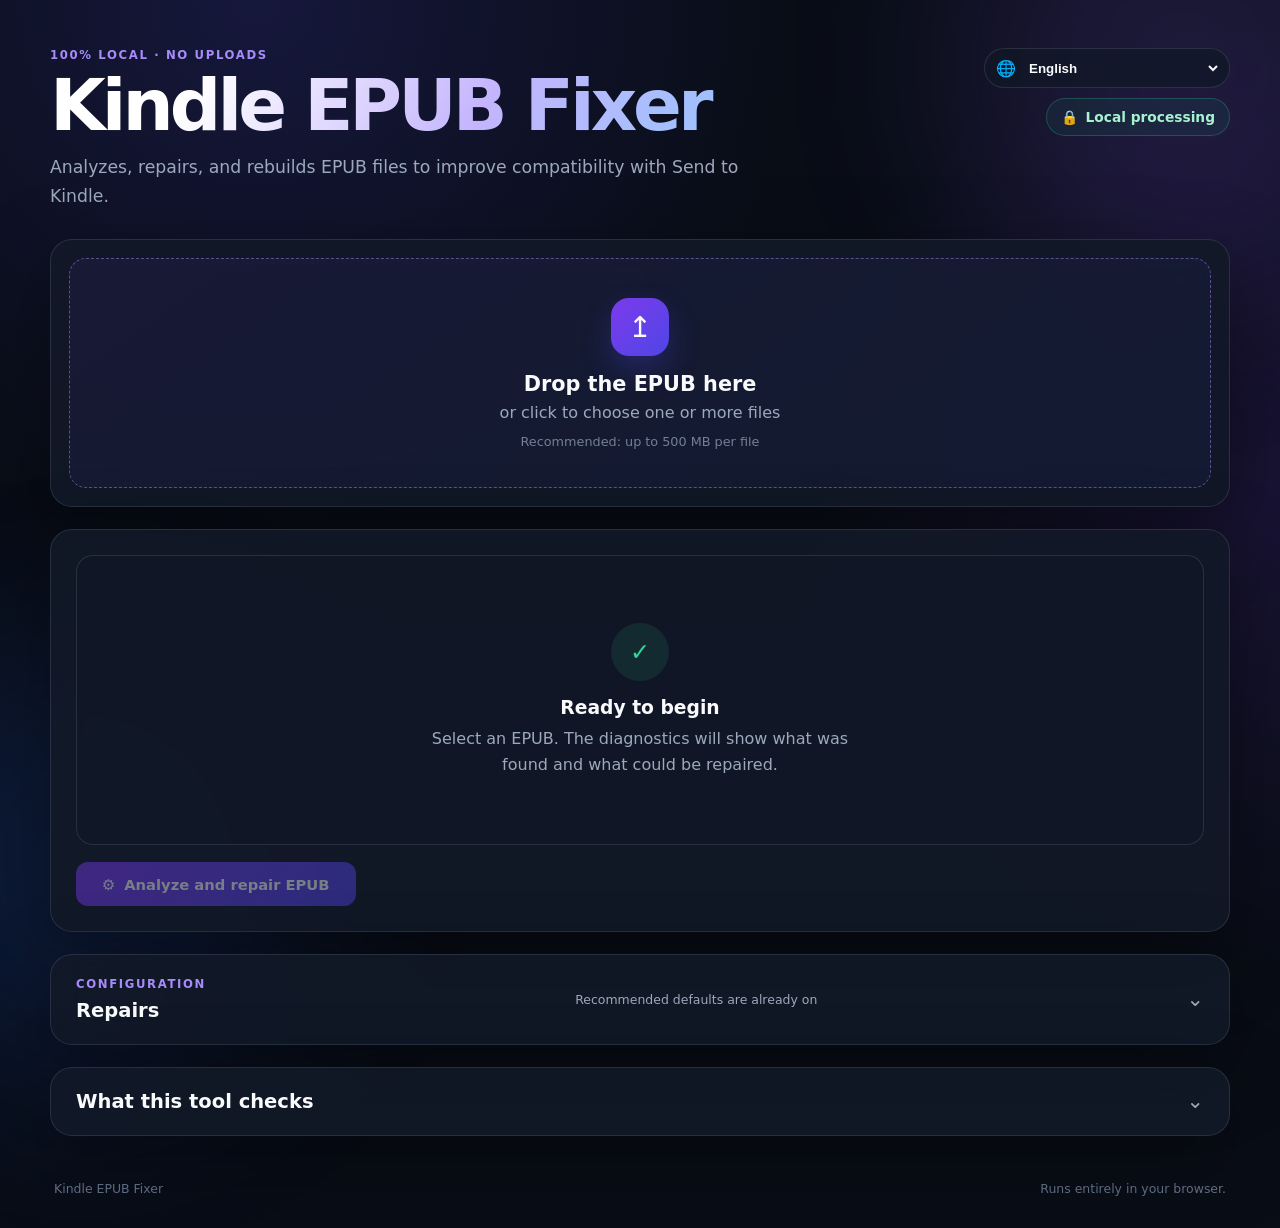
==== index.html @ 2c15fe4a "Add opt-in chapter rebuild for the table of contents - New 'Reconstruir capitulos no sumario' option" ====
<!doctype html>
<html lang="pt-BR">
<head>
  <meta charset="utf-8">
  <meta name="viewport" content="width=device-width, initial-scale=1">
  <meta name="color-scheme" content="dark light">
  <meta name="theme-color" content="#111827">
  <title>Kindle EPUB Fixer</title>
  <meta name="description" content="Corrija arquivos EPUB para o Kindle direto no navegador: analisa, corrige e reconstrói o pacote para aumentar a compatibilidade com o Send to Kindle. 100% local, sem upload.">
  <link rel="canonical" href="https://kindle-epub-fixer.web.app/">

  <!-- hreflang: uma URL por idioma (?lang=xx) + x-default para deteccao automatica pelo navegador -->
  <link rel="alternate" hreflang="x-default" href="https://kindle-epub-fixer.web.app/">
  <link rel="alternate" hreflang="en" href="https://kindle-epub-fixer.web.app/?lang=en">
  <link rel="alternate" hreflang="zh-CN" href="https://kindle-epub-fixer.web.app/?lang=zh">
  <link rel="alternate" hreflang="hi" href="https://kindle-epub-fixer.web.app/?lang=hi">
  <link rel="alternate" hreflang="es" href="https://kindle-epub-fixer.web.app/?lang=es">
  <link rel="alternate" hreflang="fr" href="https://kindle-epub-fixer.web.app/?lang=fr">
  <link rel="alternate" hreflang="ar" href="https://kindle-epub-fixer.web.app/?lang=ar">
  <link rel="alternate" hreflang="bn" href="https://kindle-epub-fixer.web.app/?lang=bn">
  <link rel="alternate" hreflang="pt-BR" href="https://kindle-epub-fixer.web.app/?lang=pt">
  <link rel="alternate" hreflang="ru" href="https://kindle-epub-fixer.web.app/?lang=ru">
  <link rel="alternate" hreflang="ur" href="https://kindle-epub-fixer.web.app/?lang=ur">
  <link rel="alternate" hreflang="id" href="https://kindle-epub-fixer.web.app/?lang=id">
  <link rel="alternate" hreflang="de" href="https://kindle-epub-fixer.web.app/?lang=de">
  <link rel="alternate" hreflang="nl" href="https://kindle-epub-fixer.web.app/?lang=nl">
  <link rel="alternate" hreflang="ja" href="https://kindle-epub-fixer.web.app/?lang=ja">
  <link rel="alternate" hreflang="tr" href="https://kindle-epub-fixer.web.app/?lang=tr">
  <link rel="alternate" hreflang="ko" href="https://kindle-epub-fixer.web.app/?lang=ko">
  <link rel="alternate" hreflang="vi" href="https://kindle-epub-fixer.web.app/?lang=vi">
  <link rel="alternate" hreflang="it" href="https://kindle-epub-fixer.web.app/?lang=it">
  <link rel="alternate" hreflang="mr" href="https://kindle-epub-fixer.web.app/?lang=mr">
  <link rel="alternate" hreflang="te" href="https://kindle-epub-fixer.web.app/?lang=te">
  <link rel="alternate" hreflang="ta" href="https://kindle-epub-fixer.web.app/?lang=ta">

  <meta property="og:type" content="website">
  <meta property="og:site_name" content="Kindle EPUB Fixer">
  <meta property="og:title" content="Kindle EPUB Fixer">
  <meta property="og:description" content="Corrija arquivos EPUB para o Kindle direto no navegador: analisa, corrige e reconstrói o pacote para aumentar a compatibilidade com o Send to Kindle. 100% local, sem upload.">
  <meta property="og:url" content="https://kindle-epub-fixer.web.app/">
  <meta property="og:locale" content="pt_BR">
  <meta property="og:locale:alternate" content="en_US">
  <meta property="og:locale:alternate" content="zh_CN">
  <meta property="og:locale:alternate" content="hi_IN">
  <meta property="og:locale:alternate" content="es_ES">
  <meta property="og:locale:alternate" content="fr_FR">
  <meta property="og:locale:alternate" content="ar_AR">
  <meta property="og:locale:alternate" content="bn_BD">
  <meta property="og:locale:alternate" content="ru_RU">
  <meta property="og:locale:alternate" content="ur_PK">
  <meta property="og:locale:alternate" content="id_ID">
  <meta property="og:locale:alternate" content="de_DE">
  <meta property="og:locale:alternate" content="nl_NL">
  <meta property="og:locale:alternate" content="ja_JP">
  <meta property="og:locale:alternate" content="tr_TR">
  <meta property="og:locale:alternate" content="ko_KR">
  <meta property="og:locale:alternate" content="vi_VN">
  <meta property="og:locale:alternate" content="it_IT">
  <meta property="og:locale:alternate" content="mr_IN">
  <meta property="og:locale:alternate" content="te_IN">
  <meta property="og:locale:alternate" content="ta_IN">
  <meta name="twitter:card" content="summary">
  <meta name="twitter:title" content="Kindle EPUB Fixer">
  <meta name="twitter:description" content="Corrija arquivos EPUB para o Kindle direto no navegador: analisa, corrige e reconstrói o pacote para aumentar a compatibilidade com o Send to Kindle. 100% local, sem upload.">

  <link rel="icon" type="image/svg+xml" href="data:image/svg+xml,%3Csvg xmlns='http://www.w3.org/2000/svg' viewBox='0 0 64 64'%3E%3Cdefs%3E%3ClinearGradient id='g' x1='0' y1='0' x2='1' y2='1'%3E%3Cstop offset='0' stop-color='%237c3aed'/%3E%3Cstop offset='1' stop-color='%234f46e5'/%3E%3C/linearGradient%3E%3C/defs%3E%3Crect width='64' height='64' rx='14' fill='url(%23g)'/%3E%3Cpath d='M14 20c0-3 3-5 8-5s10 2 10 2v30s-5-2-10-2-8 2-8 2V20z' fill='%23fff'/%3E%3Cpath d='M50 20c0-3-3-5-8-5s-10 2-10 2v30s5-2 10-2 8 2 8 2V20z' fill='%23e0e7ff'/%3E%3C/svg%3E">
  <link rel="stylesheet" href="styles.css">
  <script type="application/ld+json">
  {
    "@context": "https://schema.org",
    "@type": "WebApplication",
    "name": "Kindle EPUB Fixer",
    "url": "https://kindle-epub-fixer.web.app/",
    "description": "Corrija arquivos EPUB para o Kindle direto no navegador: analisa, corrige e reconstrói o pacote para aumentar a compatibilidade com o Send to Kindle. 100% local, sem upload.",
    "applicationCategory": "UtilitiesApplication",
    "operatingSystem": "Any (roda no navegador)",
    "browserRequirements": "Requer JavaScript habilitado",
    "offers": {
      "@type": "Offer",
      "price": "0",
      "priceCurrency": "USD"
    },
    "inLanguage": ["en", "zh-CN", "hi", "es", "fr", "ar", "bn", "pt-BR", "ru", "ur", "id", "de", "nl", "ja", "tr", "ko", "vi", "it", "mr", "te", "ta"]
  }
  </script>
</head>
<body>
  <div class="background-orb orb-one"></div>
  <div class="background-orb orb-two"></div>

  <main class="app-shell">
    <header class="hero">
      <div>
        <p class="eyebrow" data-i18n="hero.eyebrow">100% local · nenhum upload</p>
        <h1>Kindle EPUB Fixer</h1>
        <p class="hero-copy" data-i18n="hero.copy">Analisa, corrige e reconstrói arquivos EPUB para aumentar a compatibilidade com o Send to Kindle.</p>
      </div>
      <div class="header-actions">
        <label class="language-control" for="languageSelect">
          <span aria-hidden="true">🌐</span>
          <span class="sr-only" data-i18n="language.label">Idioma</span>
          <select id="languageSelect" data-i18n-aria-label="language.label">
            <!-- As opções são preenchidas dinamicamente por app.js a partir de EpubFixerI18n.getLanguages() -->
            <option value="en">English</option>
            <option value="pt">Português</option>
          </select>
        </label>
        <div class="privacy-badge" data-i18n-title="privacy.title" title="O arquivo é processado somente no seu navegador.">
          <span aria-hidden="true">🔒</span>
          <span data-i18n="privacy.label">Processamento local</span>
        </div>
      </div>
    </header>

    <section class="panel upload-panel" aria-labelledby="upload-title">
      <div id="dropZone" class="drop-zone" tabindex="0" role="button" aria-describedby="drop-help">
        <input id="fileInput" type="file" accept=".epub,application/epub+zip" multiple hidden>
        <div class="drop-icon" aria-hidden="true">↥</div>
        <h2 id="upload-title" data-i18n="upload.title">Solte o EPUB aqui</h2>
        <p id="drop-help" data-i18n="upload.help">ou clique para escolher um ou mais arquivos</p>
        <span class="file-limit" data-i18n="upload.limit">Recomendado: até 500 MB por arquivo</span>
      </div>

      <div id="batchSummary" class="batch-summary hidden" aria-live="polite">
        <span id="batchSummaryText"></span>
        <button id="downloadAllButton" class="text-button hidden" type="button" data-i18n="button.downloadAll">Baixar todos (.zip)</button>
      </div>

      <div id="fileList" class="file-list hidden" aria-live="polite"></div>
    </section>

    <section class="panel action-panel">
      <div id="idleState" class="state-card">
        <div class="state-icon" aria-hidden="true">✓</div>
        <h3 data-i18n="idle.title">Pronto para começar</h3>
        <p data-i18n="idle.description">Selecione um EPUB. O diagnóstico mostrará o que foi encontrado e o que pôde ser corrigido.</p>
      </div>

      <div id="progressState" class="progress-state hidden" aria-live="polite">
        <div class="progress-header">
          <strong id="progressLabel" data-i18n="progress.initialLabel">Lendo arquivo…</strong>
          <span id="progressPercent">0%</span>
        </div>
        <div class="progress-track" aria-hidden="true"><div id="progressBar" class="progress-bar"></div></div>
        <p id="progressDetail" data-i18n="progress.initialDetail">Preparando análise.</p>
      </div>

      <div id="resultState" class="result-state hidden" aria-live="polite">
        <div class="summary-grid">
          <div class="summary-card"><span id="errorCount">0</span><small data-i18n="summary.errors">erros</small></div>
          <div class="summary-card"><span id="warningCount">0</span><small data-i18n="summary.warnings">alertas</small></div>
          <div class="summary-card"><span id="fixedCount">0</span><small data-i18n="summary.fixes">correções</small></div>
          <div class="summary-card"><span id="fileCount">0</span><small data-i18n="summary.files">arquivos</small></div>
        </div>

        <div id="scoreCard" class="score-card hidden">
          <div class="score-ring"><span id="scoreValue">0</span><small>/100</small></div>
          <div class="score-copy">
            <strong data-i18n="score.title">Nota de compatibilidade</strong>
            <span id="scoreTier"></span>
          </div>
        </div>

        <div class="result-banner" id="resultBanner">
          <strong id="resultTitle"></strong>
          <span id="resultText"></span>
        </div>

        <div class="filename-field hidden" id="filenameField">
          <label for="outputFilenameInput" data-i18n="result.filenameLabel">Nome do arquivo ao salvar</label>
          <input id="outputFilenameInput" class="filename-input" type="text" spellcheck="false" autocomplete="off" autocapitalize="off">
        </div>

        <details id="reportDetails" class="report-details">
          <summary data-i18n="report.viewDetails">Ver relatório detalhado</summary>
          <div class="report-toolbar">
            <div class="filter-group" role="group" data-i18n-aria-label="report.filterLabel" aria-label="Filtrar relatório">
              <button class="filter-button active" data-filter="all" type="button" data-i18n="report.all">Todos</button>
              <button class="filter-button" data-filter="error" type="button" data-i18n="report.errors">Erros</button>
              <button class="filter-button" data-filter="warning" type="button" data-i18n="report.warnings">Alertas</button>
              <button class="filter-button" data-filter="fixed" type="button" data-i18n="report.fixed">Corrigidos</button>
            </div>
            <button id="downloadReportButton" class="text-button" type="button" data-i18n="report.download">Baixar relatório</button>
          </div>

          <div id="reportList" class="report-list"></div>
        </details>
      </div>

      <div class="action-buttons">
        <button id="repairButton" class="primary-button" type="button" disabled>
          <span aria-hidden="true">⚙</span>
          <span data-i18n="button.repair">Analisar e corrigir EPUB</span>
        </button>
        <button id="previewButton" class="secondary-button hidden" type="button">
          <span aria-hidden="true">👁</span>
          <span data-i18n="button.preview">Ver prévia das margens</span>
        </button>
        <button id="downloadButton" class="secondary-button hidden" type="button">
          <span aria-hidden="true">↓</span>
          <span data-i18n="button.download">Baixar EPUB corrigido</span>
        </button>
        <a id="sendToKindleLink" class="secondary-button hidden" href="https://www.amazon.com.br/sendtokindle" target="_blank" rel="noopener noreferrer">
          <span aria-hidden="true">↗</span>
          <span data-i18n="button.sendToKindle">Abrir Send to Kindle</span>
        </a>
      </div>

      <p id="supportLink" class="support-note hidden">
        <span data-i18n="result.supportText">Gostou da ferramenta?</span>
        <a href="https://www.buymeacoffee.com/dliedke" target="_blank" rel="noopener noreferrer">☕ <span data-i18n="result.supportLinkText">Compre um café para o desenvolvedor</span></a>
      </p>
    </section>

    <details class="panel collapsible-panel settings-panel" aria-labelledby="settings-title">
      <summary>
        <div>
          <p class="section-kicker" data-i18n="settings.kicker">Configuração</p>
          <h2 id="settings-title" data-i18n="settings.title">Correções</h2>
        </div>
        <small class="collapsible-hint" data-i18n="settings.hint">Os padrões recomendados já estão ativos</small>
      </summary>

      <div class="collapsible-body">
        <div class="collapsible-body-header">
          <button id="recommendedButton" class="text-button" type="button" data-i18n="settings.recommended">Usar recomendadas</button>
        </div>

        <fieldset>
          <legend data-i18n="settings.structure">Estrutura do EPUB</legend>
          <label class="switch-row">
            <span><strong data-i18n="option.reduceMargins.title">Diminuir margens laterais</strong><small data-i18n="option.reduceMargins.description">Reduz o espaço em branco nas laterais do texto para aproveitar melhor a tela.</small></span>
            <input id="reduceMargins" type="checkbox">
            <span class="switch" aria-hidden="true"></span>
          </label>
          <label class="switch-row">
            <span><strong data-i18n="option.miniMargins.title">Mini-margens (quase sem espaço lateral)</strong><small data-i18n="option.miniMargins.description">Reduz ainda mais, deixando o texto quase colado nas bordas da tela. Tem prioridade sobre a opção acima.</small></span>
            <input id="miniMargins" type="checkbox">
            <span class="switch" aria-hidden="true"></span>
          </label>
          <label class="switch-row">
            <span><strong data-i18n="option.rebuildChapters.title">Reconstruir capítulos no sumário</strong><small data-i18n="option.rebuildChapters.description">Detecta capítulos que existem no livro mas faltam no sumário e os adiciona, para o Kindle reconhecer cada um. Substitui o sumário atual.</small></span>
            <input id="rebuildChapters" type="checkbox">
            <span class="switch" aria-hidden="true"></span>
          </label>
          <label class="switch-row">
            <span><strong data-i18n="option.fixZip.title">Reconstruir pacote ZIP</strong><small data-i18n="option.fixZip.description">Coloca o mimetype primeiro e sem compressão.</small></span>
            <input id="fixZip" type="checkbox" checked disabled>
            <span class="switch" aria-hidden="true"></span>
          </label>
          <label class="switch-row">
            <span><strong data-i18n="option.normalizePaths.title">Normalizar nomes e caminhos</strong><small data-i18n="option.normalizePaths.description">Corrige espaços, acentos problemáticos, porcentagens, barras e caixa.</small></span>
            <input id="normalizePaths" type="checkbox" checked>
            <span class="switch" aria-hidden="true"></span>
          </label>
          <label class="switch-row">
            <span><strong data-i18n="option.removeJunk.title">Remover arquivos inúteis</strong><small data-i18n="option.removeJunk.description">Exclui lixo de macOS, Windows e editores.</small></span>
            <input id="removeJunk" type="checkbox" checked>
            <span class="switch" aria-hidden="true"></span>
          </label>
        </fieldset>

        <fieldset>
          <legend data-i18n="settings.content">Pacote e conteúdo</legend>
          <label class="switch-row">
            <span><strong data-i18n="option.repairPackage.title">Reparar OPF, manifesto e spine</strong><small data-i18n="option.repairPackage.description">Corrige IDs, itens ausentes, media types e ordem de leitura.</small></span>
            <input id="repairPackage" type="checkbox" checked>
            <span class="switch" aria-hidden="true"></span>
          </label>
          <label class="switch-row">
            <span><strong data-i18n="option.repairNavigation.title">Reparar sumários NAV e NCX</strong><small data-i18n="option.repairNavigation.description">Gera navegação compatível quando estiver ausente ou vazia.</small></span>
            <input id="repairNavigation" type="checkbox" checked>
            <span class="switch" aria-hidden="true"></span>
          </label>
          <label class="switch-row">
            <span><strong data-i18n="option.repairText.title">Corrigir XHTML, XML e CSS</strong><small data-i18n="option.repairText.description">Remove caracteres inválidos, BOMs e referências quebradas.</small></span>
            <input id="repairText" type="checkbox" checked>
            <span class="switch" aria-hidden="true"></span>
          </label>
          <label class="switch-row">
            <span><strong data-i18n="option.repairCover.title">Detectar e configurar capa</strong><small data-i18n="option.repairCover.description">Corrige a propriedade cover-image e o metadado legado.</small></span>
            <input id="repairCover" type="checkbox" checked>
            <span class="switch" aria-hidden="true"></span>
          </label>
        </fieldset>

        <details class="advanced-options">
          <summary data-i18n="advanced.title">Opções avançadas</summary>
          <label class="check-row">
            <input id="addUnlisted" type="checkbox" checked>
            <span><strong data-i18n="option.addUnlisted.title">Adicionar arquivos não listados ao manifesto</strong><small data-i18n="option.addUnlisted.description">Inclui XHTML, CSS, imagens e fontes encontrados no pacote.</small></span>
          </label>
          <label class="check-row">
            <input id="removeMissing" type="checkbox" checked>
            <span><strong data-i18n="option.removeMissing.title">Remover referências sem arquivo</strong><small data-i18n="option.removeMissing.description">Evita falha por itens do manifesto que não existem.</small></span>
          </label>
          <label class="check-row">
            <input id="stripScripts" type="checkbox">
            <span><strong data-i18n="option.stripScripts.title">Remover JavaScript do livro</strong><small data-i18n="option.stripScripts.description">Pode ajudar em EPUBs interativos rejeitados pelo Kindle.</small></span>
          </label>
        </details>
      </div>
    </details>

    <details class="panel collapsible-panel notes-panel">
      <summary>
        <div>
          <h2 data-i18n="notes.title">O que esta ferramenta verifica</h2>
        </div>
      </summary>
      <div class="collapsible-body">
        <div class="notes-grid">
          <article><strong data-i18n="notes.zip.title">ZIP e mimetype</strong><p data-i18n="notes.zip.description">Ordem, compressão, assinatura do pacote e arquivos duplicados.</p></article>
          <article><strong data-i18n="notes.opf.title">Container e OPF</strong><p data-i18n="notes.opf.description">Rootfile, metadados, manifesto, spine, IDs e tipos MIME.</p></article>
          <article><strong data-i18n="notes.links.title">Links internos</strong><p data-i18n="notes.links.description">Referências relativas, URLs codificadas, diferenças de caixa e arquivos renomeados.</p></article>
          <article><strong data-i18n="notes.kindle.title">Conteúdo Kindle</strong><p data-i18n="notes.kindle.description">Capa, NAV, NCX, XHTML, XML, CSS, imagens, fontes e arquivos indesejados.</p></article>
        </div>
        <p class="important-note"><strong data-i18n="notes.importantLabel">Importante:</strong> <span data-i18n="notes.importantText">EPUBs protegidos por DRM ou com conteúdo criptografado são diagnosticados, mas não são alterados. Esta ferramenta não remove DRM.</span></p>
      </div>
    </details>

    <footer>
      <span>Kindle EPUB Fixer</span>
      <span data-i18n="footer.local">Funciona inteiramente no navegador.</span>
    </footer>

    <div id="previewOverlay" class="preview-overlay hidden" role="dialog" aria-modal="true" aria-labelledby="preview-title">
      <div class="preview-dialog">
        <header class="preview-head">
          <strong id="preview-title" data-i18n="preview.title">Prévia do livro</strong>
          <button id="previewClose" class="icon-button" type="button" data-i18n-aria-label="preview.close" aria-label="Fechar">×</button>
        </header>
        <div class="preview-modes" role="group" data-i18n-aria-label="preview.modesLabel" aria-label="Modo de margem">
          <button class="preview-mode active" data-mode="original" type="button" data-i18n="preview.original">Original</button>
          <button class="preview-mode" data-mode="reduced" type="button" data-i18n="preview.reduced">Margens reduzidas</button>
          <button class="preview-mode" data-mode="mini" type="button" data-i18n="preview.mini">Mini-margens</button>
        </div>
        <div class="preview-nav">
          <button id="previewPrev" class="preview-nav-button" type="button" data-i18n-aria-label="preview.prevChapter" aria-label="Capítulo anterior">‹</button>
          <span id="previewPageLabel" class="preview-page-label"></span>
          <button id="previewNext" class="preview-nav-button" type="button" data-i18n-aria-label="preview.nextChapter" aria-label="Próximo capítulo">›</button>
        </div>
        <div id="previewBody" class="preview-body"><iframe id="previewFrame" sandbox="" title="Prévia"></iframe></div>
        <p id="previewNote" class="preview-note" data-i18n="preview.note">Prévia aproximada, sem scripts. O Kindle pode renderizar de forma diferente.</p>
      </div>
    </div>
  </main>

  <script src="vendor/jszip.min.js"></script>
  <script src="i18n.js"></script>
  <script src="app.js"></script>
</body>
</html>
---- styles.css ----
:root {
  color-scheme: dark;
  --bg: #090d16;
  --panel: rgba(18, 25, 39, 0.9);
  --panel-strong: #151d2d;
  --panel-soft: #111827;
  --line: rgba(148, 163, 184, 0.18);
  --text: #f8fafc;
  --muted: #9ca9bc;
  --accent: #7c3aed;
  --accent-2: #4f46e5;
  --accent-light: #a78bfa;
  --success: #34d399;
  --warning: #fbbf24;
  --danger: #fb7185;
  --info: #60a5fa;
  --shadow: 0 24px 80px rgba(0, 0, 0, 0.36);
  --radius: 22px;
  font-family: Inter, ui-sans-serif, system-ui, -apple-system, BlinkMacSystemFont, "Segoe UI", sans-serif;
}

* { box-sizing: border-box; }

body {
  margin: 0;
  min-width: 320px;
  min-height: 100vh;
  overflow-x: hidden;
  background:
    radial-gradient(circle at 20% 0%, rgba(79, 70, 229, 0.18), transparent 34rem),
    radial-gradient(circle at 100% 40%, rgba(124, 58, 237, 0.14), transparent 30rem),
    var(--bg);
  color: var(--text);
}

button, input { font: inherit; }
button { color: inherit; }

.background-orb {
  position: fixed;
  width: 28rem;
  height: 28rem;
  border-radius: 999px;
  filter: blur(100px);
  pointer-events: none;
  opacity: 0.16;
}
.orb-one { top: -10rem; right: -8rem; background: #8b5cf6; }
.orb-two { bottom: -12rem; left: -9rem; background: #2563eb; }

.app-shell {
  width: min(1180px, calc(100% - 32px));
  margin: 0 auto;
  padding: 48px 0 32px;
  position: relative;
  z-index: 1;
}

.hero {
  display: flex;
  align-items: flex-start;
  justify-content: space-between;
  gap: 24px;
  margin-bottom: 28px;
}

.eyebrow, .section-kicker {
  margin: 0 0 8px;
  color: var(--accent-light);
  text-transform: uppercase;
  letter-spacing: 0.14em;
  font-size: 0.73rem;
  font-weight: 800;
}

h1, h2, h3, p { margin-top: 0; }
h1 {
  margin-bottom: 12px;
  font-size: clamp(2.35rem, 7vw, 4.5rem);
  line-height: 0.98;
  letter-spacing: -0.055em;
  background: linear-gradient(120deg, #ffffff 20%, #c4b5fd 60%, #93c5fd);
  -webkit-background-clip: text;
  background-clip: text;
  color: transparent;
}

.hero-copy {
  max-width: 720px;
  margin-bottom: 0;
  color: var(--muted);
  font-size: 1.08rem;
  line-height: 1.7;
}

.privacy-badge {
  display: inline-flex;
  align-items: center;
  gap: 8px;
  border: 1px solid rgba(52, 211, 153, 0.25);
  background: rgba(16, 185, 129, 0.08);
  color: #a7f3d0;
  padding: 10px 14px;
  border-radius: 999px;
  white-space: nowrap;
  font-size: 0.86rem;
  font-weight: 700;
}

.panel {
  border: 1px solid var(--line);
  background: var(--panel);
  box-shadow: var(--shadow);
  backdrop-filter: blur(18px);
  border-radius: var(--radius);
}

.upload-panel { padding: 18px; margin-bottom: 22px; }
.drop-zone {
  min-height: 230px;
  display: grid;
  place-items: center;
  align-content: center;
  text-align: center;
  border: 1.5px dashed rgba(167, 139, 250, 0.48);
  border-radius: 17px;
  background: linear-gradient(145deg, rgba(124, 58, 237, 0.08), rgba(37, 99, 235, 0.05));
  cursor: pointer;
  transition: transform 180ms ease, border-color 180ms ease, background 180ms ease;
  outline: none;
}
.drop-zone:hover, .drop-zone:focus-visible, .drop-zone.dragging {
  transform: translateY(-2px);
  border-color: var(--accent-light);
  background: linear-gradient(145deg, rgba(124, 58, 237, 0.15), rgba(37, 99, 235, 0.09));
}
.drop-icon {
  width: 58px;
  height: 58px;
  display: grid;
  place-items: center;
  margin-bottom: 16px;
  border-radius: 18px;
  background: linear-gradient(135deg, var(--accent), var(--accent-2));
  box-shadow: 0 14px 30px rgba(79, 70, 229, 0.28);
  font-size: 1.8rem;
  font-weight: 300;
}
.drop-zone h2 { margin-bottom: 7px; font-size: 1.3rem; }
.drop-zone p { color: var(--muted); margin-bottom: 12px; }
.file-limit { color: #718096; font-size: 0.8rem; }

.selected-file {
  display: flex;
  align-items: center;
  gap: 14px;
  min-height: 84px;
  padding: 13px 16px;
  border: 1px solid var(--line);
  border-radius: 15px;
  background: var(--panel-soft);
}
.file-symbol {
  width: 54px;
  height: 54px;
  display: grid;
  place-items: center;
  border-radius: 13px;
  background: rgba(124, 58, 237, 0.14);
  color: #c4b5fd;
  font-size: 0.7rem;
  font-weight: 900;
  letter-spacing: 0.08em;
}
.file-details { display: grid; gap: 4px; min-width: 0; flex: 1; }
.file-details strong { white-space: nowrap; overflow: hidden; text-overflow: ellipsis; }
.file-details span { color: var(--muted); font-size: 0.85rem; }
.icon-button {
  width: 38px;
  height: 38px;
  border: 0;
  border-radius: 12px;
  background: transparent;
  color: var(--muted);
  cursor: pointer;
  font-size: 1.5rem;
}
.icon-button:hover { background: rgba(251, 113, 133, 0.1); color: var(--danger); }

.file-list { display: grid; gap: 10px; margin-top: 16px; }
.file-row {
  display: flex;
  align-items: center;
  gap: 14px;
  min-height: 84px;
  padding: 13px 16px;
  border: 1px solid var(--line);
  border-radius: 15px;
  background: var(--panel-soft);
  cursor: pointer;
  transition: border-color 150ms ease, background 150ms ease;
}
.file-row:hover { border-color: var(--accent-light); }
.file-row.active { border-color: var(--accent-light); background: rgba(124, 58, 237, 0.1); }
.file-status {
  flex: 0 0 auto;
  width: 26px;
  height: 26px;
  display: grid;
  place-items: center;
  border-radius: 999px;
  font-size: 0.85rem;
  font-weight: 900;
  background: rgba(148, 163, 184, 0.16);
  color: var(--muted);
}
.file-row.status-processing .file-status { background: rgba(96, 165, 250, 0.16); color: #93c5fd; }
.file-row.status-success .file-status { background: rgba(16, 185, 129, 0.16); color: var(--success); }
.file-row.status-warning .file-status { background: rgba(245, 158, 11, 0.16); color: #fbbf24; }
.file-row.status-error .file-status { background: rgba(244, 63, 94, 0.16); color: var(--danger); }

.batch-summary {
  display: flex;
  align-items: center;
  justify-content: space-between;
  gap: 12px;
  margin-top: 16px;
  padding: 10px 4px 0;
  color: var(--muted);
  font-size: 0.86rem;
}

.action-panel { padding: 25px; margin-bottom: 22px; }
.text-button {
  border: 0;
  padding: 7px 9px;
  border-radius: 9px;
  background: transparent;
  color: var(--accent-light);
  cursor: pointer;
  font-weight: 750;
  font-size: 0.82rem;
}
.text-button:hover { background: rgba(124, 58, 237, 0.12); }

fieldset { margin: 0 0 24px; padding: 0; border: 0; }
legend {
  width: 100%;
  padding-bottom: 9px;
  border-bottom: 1px solid var(--line);
  color: #dbe5f3;
  font-size: 0.88rem;
  font-weight: 800;
}
.switch-row, .check-row {
  display: flex;
  align-items: center;
  justify-content: space-between;
  gap: 14px;
  padding: 14px 2px;
  cursor: pointer;
}
.switch-row + .switch-row, .check-row + .check-row { border-top: 1px solid rgba(148, 163, 184, 0.09); }
.switch-row > span:first-child, .check-row > span { display: grid; gap: 4px; }
.switch-row strong, .check-row strong { font-size: 0.92rem; }
.switch-row small, .check-row small { color: var(--muted); line-height: 1.45; }
.switch-row input { position: absolute; opacity: 0; pointer-events: none; }
.switch {
  width: 45px;
  height: 25px;
  flex: 0 0 auto;
  padding: 3px;
  border-radius: 999px;
  background: #30394a;
  transition: 160ms ease;
}
.switch::after {
  content: "";
  display: block;
  width: 19px;
  height: 19px;
  border-radius: 999px;
  background: #e5e7eb;
  transition: transform 160ms ease;
}
.switch-row input:checked + .switch { background: linear-gradient(135deg, var(--accent), var(--accent-2)); }
.switch-row input:checked + .switch::after { transform: translateX(20px); }
.switch-row input:focus-visible + .switch { outline: 3px solid rgba(167, 139, 250, 0.35); }
.switch-row input:disabled + .switch { opacity: 0.72; }

.advanced-options { border-top: 1px solid var(--line); padding-top: 15px; }
.advanced-options summary { cursor: pointer; color: #c7d2fe; font-weight: 800; font-size: 0.9rem; }
.advanced-options[open] summary { margin-bottom: 8px; }
.check-row { justify-content: flex-start; }
.check-row input { width: 17px; height: 17px; accent-color: var(--accent); flex: 0 0 auto; }

.state-card {
  min-height: 290px;
  display: grid;
  place-items: center;
  align-content: center;
  text-align: center;
  padding: 32px;
  border: 1px solid var(--line);
  border-radius: 17px;
  background: rgba(17, 24, 39, 0.55);
}
.state-icon {
  width: 58px;
  height: 58px;
  display: grid;
  place-items: center;
  margin-bottom: 16px;
  border-radius: 999px;
  background: rgba(52, 211, 153, 0.1);
  color: var(--success);
  font-size: 1.5rem;
  font-weight: 900;
}
.state-card h3 { margin-bottom: 8px; }
.state-card p { max-width: 420px; margin-bottom: 0; color: var(--muted); line-height: 1.6; }

.progress-state {
  min-height: 290px;
  display: flex;
  flex-direction: column;
  justify-content: center;
  padding: 32px;
  border: 1px solid var(--line);
  border-radius: 17px;
  background: rgba(17, 24, 39, 0.55);
}
.progress-header { display: flex; justify-content: space-between; gap: 16px; margin-bottom: 12px; }
.progress-header span { color: #c4b5fd; font-variant-numeric: tabular-nums; }
.progress-track { height: 10px; overflow: hidden; border-radius: 999px; background: #273043; }
.progress-bar { width: 0; height: 100%; border-radius: inherit; background: linear-gradient(90deg, var(--accent), #3b82f6); transition: width 180ms ease; }
.progress-state p { margin: 14px 0 0; color: var(--muted); }

.score-card {
  display: flex;
  align-items: center;
  gap: 14px;
  margin-top: 14px;
  padding: 14px 16px;
  border-radius: 14px;
  border: 1px solid var(--line);
  background: rgba(17, 24, 39, 0.75);
}
.score-ring {
  flex: 0 0 auto;
  width: 58px;
  height: 58px;
  display: flex;
  align-items: baseline;
  justify-content: center;
  border-radius: 999px;
  background: rgba(52, 211, 153, 0.12);
  color: var(--success);
  font-weight: 900;
}
.score-ring span { font-size: 1.15rem; }
.score-ring small { color: var(--muted); font-size: 0.68rem; margin-left: 1px; }
.score-copy { display: grid; gap: 2px; }
.score-copy strong { font-size: 0.9rem; }
.score-copy span { color: var(--muted); font-size: 0.82rem; }
.score-card.score-good .score-ring { background: rgba(96, 165, 250, 0.14); color: var(--info); }
.score-card.score-fair .score-ring { background: rgba(251, 191, 36, 0.14); color: var(--warning); }
.score-card.score-low .score-ring,
.score-card.score-incompatible .score-ring { background: rgba(251, 113, 133, 0.16); color: var(--danger); }

.summary-grid { display: grid; grid-template-columns: repeat(4, 1fr); gap: 10px; }
.summary-card { padding: 14px 12px; border: 1px solid var(--line); border-radius: 14px; background: rgba(17, 24, 39, 0.75); text-align: center; }
.summary-card span { display: block; font-size: 1.45rem; font-weight: 900; font-variant-numeric: tabular-nums; }
.summary-card small { color: var(--muted); }
.result-banner { display: grid; gap: 4px; margin-top: 14px; padding: 14px 16px; border-radius: 14px; border: 1px solid rgba(52, 211, 153, 0.22); background: rgba(16, 185, 129, 0.08); }
.result-banner.warning { border-color: rgba(251, 191, 36, 0.24); background: rgba(245, 158, 11, 0.08); }
.result-banner.error { border-color: rgba(251, 113, 133, 0.25); background: rgba(244, 63, 94, 0.08); }
.result-banner span { color: var(--muted); font-size: 0.86rem; }
.filename-field { display: grid; gap: 6px; margin-top: 14px; }
.filename-field label { font-size: 0.8rem; color: var(--muted); font-weight: 700; }
.filename-input {
  min-height: 44px;
  padding: 0 14px;
  border-radius: 10px;
  border: 1px solid var(--line);
  background: rgba(17, 24, 39, 0.78);
  color: var(--text);
  font-size: 0.92rem;
}
.filename-input:focus-visible { outline: 2px solid var(--accent-light); outline-offset: 2px; }
.report-toolbar { display: flex; justify-content: space-between; align-items: center; gap: 12px; margin: 16px 0 10px; }
.filter-group { display: flex; gap: 6px; flex-wrap: wrap; }
.filter-button { border: 1px solid var(--line); border-radius: 9px; padding: 6px 9px; background: transparent; color: var(--muted); cursor: pointer; font-size: 0.78rem; }
.filter-button.active, .filter-button:hover { color: white; border-color: rgba(167, 139, 250, 0.45); background: rgba(124, 58, 237, 0.12); }
.report-list { max-height: 330px; overflow: auto; padding-right: 4px; }
.report-item { display: grid; grid-template-columns: 28px minmax(0, 1fr); gap: 9px; padding: 11px 7px; border-top: 1px solid rgba(148, 163, 184, 0.1); }
.report-item:first-child { border-top: 0; }
.report-dot { width: 22px; height: 22px; display: grid; place-items: center; margin-top: 1px; border-radius: 999px; font-size: 0.72rem; font-weight: 900; }
.report-item.error .report-dot { color: #fecdd3; background: rgba(244, 63, 94, 0.18); }
.report-item.warning .report-dot { color: #fde68a; background: rgba(245, 158, 11, 0.16); }
.report-item.fixed .report-dot { color: #a7f3d0; background: rgba(16, 185, 129, 0.16); }
.report-item.info .report-dot { color: #bfdbfe; background: rgba(59, 130, 246, 0.16); }
.report-copy { display: grid; gap: 3px; min-width: 0; }
.report-copy strong { font-size: 0.84rem; line-height: 1.4; }
.report-copy span { color: var(--muted); font-size: 0.76rem; word-break: break-word; }
.empty-report { padding: 22px; text-align: center; color: var(--muted); }

.action-buttons { display: flex; flex-wrap: wrap; gap: 12px; margin-top: 17px; }
.primary-button, .secondary-button {
  min-height: 44px;
  padding: 0 26px;
  display: inline-flex;
  align-items: center;
  justify-content: center;
  gap: 9px;
  border-radius: 12px;
  border: 0;
  cursor: pointer;
  font-size: 0.92rem;
  font-weight: 800;
  text-decoration: none;
  transition: transform 160ms ease, opacity 160ms ease, box-shadow 160ms ease;
}
.primary-button { background: linear-gradient(135deg, var(--accent), var(--accent-2)); box-shadow: 0 13px 28px rgba(79, 70, 229, 0.27); }
.secondary-button { border: 1px solid rgba(52, 211, 153, 0.26); background: rgba(16, 185, 129, 0.1); color: #a7f3d0; }
.primary-button:hover:not(:disabled), .secondary-button:hover { transform: translateY(-1px); }
.primary-button:disabled { cursor: not-allowed; opacity: 0.45; box-shadow: none; }

.support-note { margin-top: 14px; font-size: 0.85rem; color: var(--muted); }
.support-note a { color: #ffd166; font-weight: 700; text-decoration: none; margin-left: 4px; }
.support-note a:hover { text-decoration: underline; }

.collapsible-panel { padding: 0; margin-bottom: 22px; }
.collapsible-panel > summary {
  list-style: none;
  cursor: pointer;
  display: flex;
  align-items: center;
  justify-content: space-between;
  gap: 16px;
  padding: 22px 25px;
}
.collapsible-panel > summary::-webkit-details-marker { display: none; }
.collapsible-panel > summary::after {
  content: "⌄";
  flex: 0 0 auto;
  color: var(--muted);
  font-size: 1.3rem;
  line-height: 1;
  transition: transform 160ms ease;
}
.collapsible-panel[open] > summary::after { transform: rotate(180deg); }
.collapsible-panel[open] > summary { border-bottom: 1px solid var(--line); }
.collapsible-panel > summary h2 { margin: 0; font-size: 1.22rem; }
.collapsible-hint { color: var(--muted); font-size: 0.78rem; white-space: nowrap; }
.collapsible-body { padding: 20px 25px 25px; }
.collapsible-body-header { display: flex; justify-content: flex-end; margin-bottom: 6px; }

.notes-grid { display: grid; grid-template-columns: repeat(4, 1fr); gap: 14px; }
.notes-grid article { padding: 16px; border: 1px solid var(--line); border-radius: 14px; background: rgba(17, 24, 39, 0.56); }
.notes-grid strong { font-size: 0.88rem; }
.notes-grid p { margin: 7px 0 0; color: var(--muted); font-size: 0.82rem; line-height: 1.5; }
.important-note { margin: 17px 0 0; color: var(--muted); font-size: 0.85rem; }
.important-note strong { color: #fde68a; }

.report-details { margin-top: 16px; }
.report-details > summary {
  list-style: none;
  cursor: pointer;
  display: inline-flex;
  align-items: center;
  gap: 6px;
  color: var(--accent-light);
  font-weight: 750;
  font-size: 0.84rem;
}
.report-details > summary::-webkit-details-marker { display: none; }
.report-details > summary::after {
  content: "⌄";
  transition: transform 160ms ease;
}
.report-details[open] > summary::after { transform: rotate(180deg); }
.report-details > summary:hover { text-decoration: underline; }
.report-details .report-toolbar { margin-top: 14px; }

footer { display: flex; justify-content: space-between; gap: 16px; padding: 23px 4px 0; color: #64748b; font-size: 0.78rem; }
.hidden { display: none !important; }

@media (max-width: 900px) {
  .notes-grid { grid-template-columns: repeat(2, 1fr); }
  .privacy-badge { display: none; }
}

@media (max-width: 600px) {
  .app-shell { width: min(100% - 20px, 1180px); padding-top: 28px; }
  .hero { margin-bottom: 20px; }
  .upload-panel, .action-panel { padding: 16px; }
  .collapsible-panel > summary { padding: 16px; }
  .collapsible-body { padding: 12px 16px 16px; }
  .drop-zone { min-height: 190px; }
  .collapsible-panel > summary, .report-toolbar, footer { align-items: flex-start; flex-direction: column; }
  .summary-grid { grid-template-columns: repeat(2, 1fr); }
  .notes-grid { grid-template-columns: 1fr; }
  .action-buttons { flex-direction: column; }
  .primary-button, .secondary-button { width: 100%; }
}

.header-actions {
  display: flex;
  align-items: center;
  justify-content: flex-end;
  gap: 10px;
  flex-wrap: wrap;
}

.language-control {
  min-height: 40px;
  display: inline-flex;
  align-items: center;
  gap: 7px;
  padding: 5px 8px 5px 11px;
  border: 1px solid var(--line);
  border-radius: 999px;
  background: rgba(17, 24, 39, 0.78);
  color: var(--muted);
}

.language-control select {
  border: 0;
  outline: 0;
  padding: 3px 24px 3px 2px;
  background: transparent;
  color: var(--text);
  cursor: pointer;
  font-weight: 750;
}

.language-control select:focus-visible {
  outline: 2px solid var(--accent-light);
  outline-offset: 3px;
  border-radius: 6px;
}

.language-control select:disabled {
  cursor: progress;
  opacity: 0.62;
}

.language-control option {
  background: var(--panel-strong);
  color: var(--text);
}

.sr-only {
  position: absolute;
  width: 1px;
  height: 1px;
  padding: 0;
  margin: -1px;
  overflow: hidden;
  clip: rect(0, 0, 0, 0);
  white-space: nowrap;
  border: 0;
}

@media (max-width: 760px) {
  .hero {
    flex-direction: column;
  }

  .header-actions {
    width: 100%;
    justify-content: flex-start;
  }
}

.preview-overlay {
  position: fixed;
  inset: 0;
  z-index: 50;
  display: grid;
  place-items: center;
  padding: 20px;
  background: rgba(3, 6, 12, 0.72);
  backdrop-filter: blur(6px);
}
.preview-dialog {
  width: min(880px, 100%);
  max-height: 90vh;
  display: flex;
  flex-direction: column;
  border: 1px solid var(--line);
  border-radius: var(--radius);
  background: var(--panel-strong);
  box-shadow: var(--shadow);
  overflow: hidden;
}
.preview-head {
  display: flex;
  align-items: center;
  justify-content: space-between;
  padding: 16px 18px;
  border-bottom: 1px solid var(--line);
}
.preview-modes { display: flex; gap: 6px; flex-wrap: wrap; padding: 12px 18px; }
.preview-mode {
  border: 1px solid var(--line);
  border-radius: 9px;
  padding: 6px 12px;
  background: transparent;
  color: var(--muted);
  cursor: pointer;
  font-size: 0.82rem;
}
.preview-mode.active, .preview-mode:hover {
  color: #fff;
  border-color: rgba(167, 139, 250, 0.45);
  background: rgba(124, 58, 237, 0.12);
}
.preview-nav {
  display: flex;
  align-items: center;
  justify-content: center;
  gap: 14px;
  padding: 0 18px 12px;
}
.preview-nav-button {
  width: 34px;
  height: 34px;
  border: 1px solid var(--line);
  border-radius: 9px;
  background: transparent;
  color: var(--muted);
  cursor: pointer;
  font-size: 1.2rem;
  line-height: 1;
}
.preview-nav-button:hover:not(:disabled) {
  color: #fff;
  border-color: rgba(167, 139, 250, 0.45);
  background: rgba(124, 58, 237, 0.12);
}
.preview-nav-button:disabled { opacity: 0.35; cursor: default; }
.preview-page-label { color: var(--muted); font-size: 0.82rem; min-width: 120px; text-align: center; }
.preview-body { flex: 1; min-height: 0; padding: 0 18px; }
.preview-body iframe { width: 100%; height: 60vh; border: 0; border-radius: 12px; background: #fff; }
.preview-note { margin: 0; padding: 12px 18px; color: var(--muted); font-size: 0.78rem; }
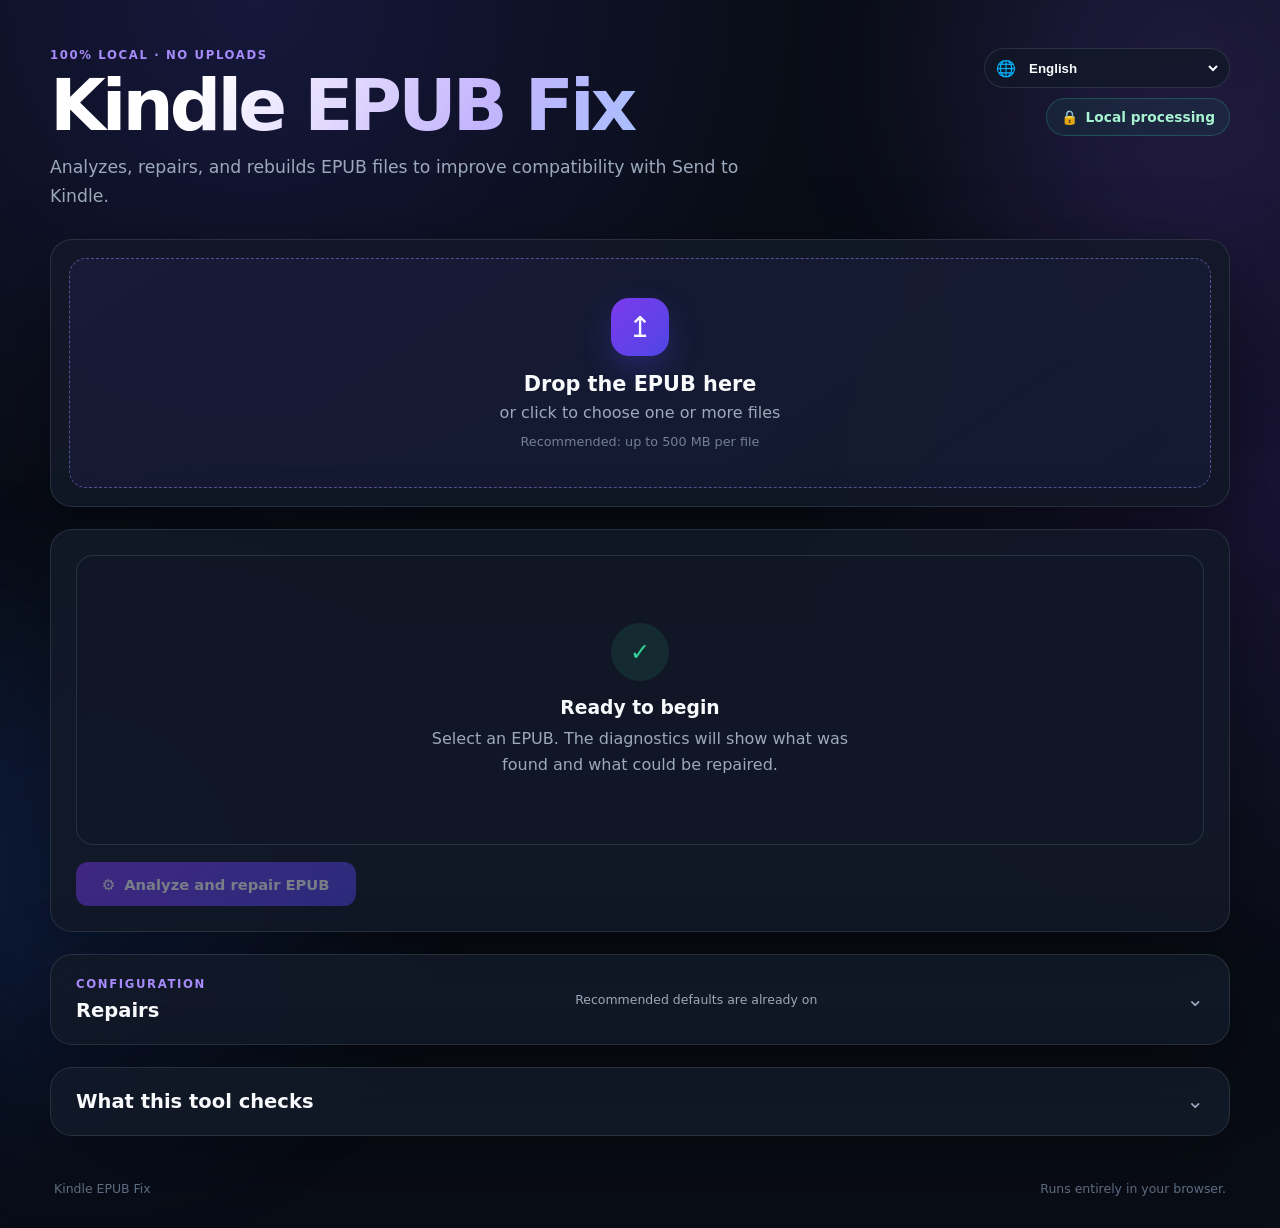
==== commit 838efcc8: "Rename project to Kindle-EPUB-Fix Renomeia o projeto de Kindle-EPUB-Fixer para Kindle-EPUB-Fix: - Re" ====
--- a/index.html
+++ b/index.html
@@ -1,88 +1,65 @@
 <!doctype html>
 <html lang="pt-BR">
 <head>
-  <meta charset="utf-8">
-  <meta name="viewport" content="width=device-width, initial-scale=1">
-  <meta name="color-scheme" content="dark light">
-  <meta name="theme-color" content="#111827">
-  <title>Kindle EPUB Fixer</title>
-  <meta name="description" content="Corrija arquivos EPUB para o Kindle direto no navegador: analisa, corrige e reconstrói o pacote para aumentar a compatibilidade com o Send to Kindle. 100% local, sem upload.">
-  <link rel="canonical" href="https://kindle-epub-fixer.web.app/">
-
-  <!-- hreflang: uma URL por idioma (?lang=xx) + x-default para deteccao automatica pelo navegador -->
-  <link rel="alternate" hreflang="x-default" href="https://kindle-epub-fixer.web.app/">
-  <link rel="alternate" hreflang="en" href="https://kindle-epub-fixer.web.app/?lang=en">
-  <link rel="alternate" hreflang="zh-CN" href="https://kindle-epub-fixer.web.app/?lang=zh">
-  <link rel="alternate" hreflang="hi" href="https://kindle-epub-fixer.web.app/?lang=hi">
-  <link rel="alternate" hreflang="es" href="https://kindle-epub-fixer.web.app/?lang=es">
-  <link rel="alternate" hreflang="fr" href="https://kindle-epub-fixer.web.app/?lang=fr">
-  <link rel="alternate" hreflang="ar" href="https://kindle-epub-fixer.web.app/?lang=ar">
-  <link rel="alternate" hreflang="bn" href="https://kindle-epub-fixer.web.app/?lang=bn">
-  <link rel="alternate" hreflang="pt-BR" href="https://kindle-epub-fixer.web.app/?lang=pt">
-  <link rel="alternate" hreflang="ru" href="https://kindle-epub-fixer.web.app/?lang=ru">
-  <link rel="alternate" hreflang="ur" href="https://kindle-epub-fixer.web.app/?lang=ur">
-  <link rel="alternate" hreflang="id" href="https://kindle-epub-fixer.web.app/?lang=id">
-  <link rel="alternate" hreflang="de" href="https://kindle-epub-fixer.web.app/?lang=de">
-  <link rel="alternate" hreflang="nl" href="https://kindle-epub-fixer.web.app/?lang=nl">
-  <link rel="alternate" hreflang="ja" href="https://kindle-epub-fixer.web.app/?lang=ja">
-  <link rel="alternate" hreflang="tr" href="https://kindle-epub-fixer.web.app/?lang=tr">
-  <link rel="alternate" hreflang="ko" href="https://kindle-epub-fixer.web.app/?lang=ko">
-  <link rel="alternate" hreflang="vi" href="https://kindle-epub-fixer.web.app/?lang=vi">
-  <link rel="alternate" hreflang="it" href="https://kindle-epub-fixer.web.app/?lang=it">
-  <link rel="alternate" hreflang="mr" href="https://kindle-epub-fixer.web.app/?lang=mr">
-  <link rel="alternate" hreflang="te" href="https://kindle-epub-fixer.web.app/?lang=te">
-  <link rel="alternate" hreflang="ta" href="https://kindle-epub-fixer.web.app/?lang=ta">
-
-  <meta property="og:type" content="website">
-  <meta property="og:site_name" content="Kindle EPUB Fixer">
-  <meta property="og:title" content="Kindle EPUB Fixer">
-  <meta property="og:description" content="Corrija arquivos EPUB para o Kindle direto no navegador: analisa, corrige e reconstrói o pacote para aumentar a compatibilidade com o Send to Kindle. 100% local, sem upload.">
-  <meta property="og:url" content="https://kindle-epub-fixer.web.app/">
-  <meta property="og:locale" content="pt_BR">
-  <meta property="og:locale:alternate" content="en_US">
-  <meta property="og:locale:alternate" content="zh_CN">
-  <meta property="og:locale:alternate" content="hi_IN">
-  <meta property="og:locale:alternate" content="es_ES">
-  <meta property="og:locale:alternate" content="fr_FR">
-  <meta property="og:locale:alternate" content="ar_AR">
-  <meta property="og:locale:alternate" content="bn_BD">
-  <meta property="og:locale:alternate" content="ru_RU">
-  <meta property="og:locale:alternate" content="ur_PK">
-  <meta property="og:locale:alternate" content="id_ID">
-  <meta property="og:locale:alternate" content="de_DE">
-  <meta property="og:locale:alternate" content="nl_NL">
-  <meta property="og:locale:alternate" content="ja_JP">
-  <meta property="og:locale:alternate" content="tr_TR">
-  <meta property="og:locale:alternate" content="ko_KR">
-  <meta property="og:locale:alternate" content="vi_VN">
-  <meta property="og:locale:alternate" content="it_IT">
-  <meta property="og:locale:alternate" content="mr_IN">
-  <meta property="og:locale:alternate" content="te_IN">
-  <meta property="og:locale:alternate" content="ta_IN">
-  <meta name="twitter:card" content="summary">
-  <meta name="twitter:title" content="Kindle EPUB Fixer">
-  <meta name="twitter:description" content="Corrija arquivos EPUB para o Kindle direto no navegador: analisa, corrige e reconstrói o pacote para aumentar a compatibilidade com o Send to Kindle. 100% local, sem upload.">
-
-  <link rel="icon" type="image/svg+xml" href="data:image/svg+xml,%3Csvg xmlns='http://www.w3.org/2000/svg' viewBox='0 0 64 64'%3E%3Cdefs%3E%3ClinearGradient id='g' x1='0' y1='0' x2='1' y2='1'%3E%3Cstop offset='0' stop-color='%237c3aed'/%3E%3Cstop offset='1' stop-color='%234f46e5'/%3E%3C/linearGradient%3E%3C/defs%3E%3Crect width='64' height='64' rx='14' fill='url(%23g)'/%3E%3Cpath d='M14 20c0-3 3-5 8-5s10 2 10 2v30s-5-2-10-2-8 2-8 2V20z' fill='%23fff'/%3E%3Cpath d='M50 20c0-3-3-5-8-5s-10 2-10 2v30s5-2 10-2 8 2 8 2V20z' fill='%23e0e7ff'/%3E%3C/svg%3E">
-  <link rel="stylesheet" href="styles.css">
-  <script type="application/ld+json">
-  {
-    "@context": "https://schema.org",
-    "@type": "WebApplication",
-    "name": "Kindle EPUB Fixer",
-    "url": "https://kindle-epub-fixer.web.app/",
-    "description": "Corrija arquivos EPUB para o Kindle direto no navegador: analisa, corrige e reconstrói o pacote para aumentar a compatibilidade com o Send to Kindle. 100% local, sem upload.",
-    "applicationCategory": "UtilitiesApplication",
-    "operatingSystem": "Any (roda no navegador)",
-    "browserRequirements": "Requer JavaScript habilitado",
-    "offers": {
-      "@type": "Offer",
-      "price": "0",
-      "priceCurrency": "USD"
-    },
-    "inLanguage": ["en", "zh-CN", "hi", "es", "fr", "ar", "bn", "pt-BR", "ru", "ur", "id", "de", "nl", "ja", "tr", "ko", "vi", "it", "mr", "te", "ta"]
-  }
-  </script>
+    <meta charset="utf-8">
+    <meta name="viewport" content="width=device-width, initial-scale=1">
+    <meta name="color-scheme" content="dark light">
+    <meta name="theme-color" content="#111827">
+    <title>Kindle EPUB Fix</title>
+    <meta name="description" content="Corrija arquivos EPUB para o Kindle direto no navegador: analisa, corrige e reconstrói o pacote para aumentar a compatibilidade com o Send to Kindle. 100% local, sem upload.">
+    <link rel="canonical" href="https://kindle-epub-fix.web.app/">
+    <meta name="robots" content="index, follow">
+
+    <meta property="og:type" content="website">
+    <meta property="og:site_name" content="Kindle EPUB Fix">
+    <meta property="og:title" content="Kindle EPUB Fix">
+    <meta property="og:description" content="Corrija arquivos EPUB para o Kindle direto no navegador: analisa, corrige e reconstrói o pacote para aumentar a compatibilidade com o Send to Kindle. 100% local, sem upload.">
+    <meta property="og:url" content="https://kindle-epub-fix.web.app/">
+    <meta property="og:locale" content="pt_BR">
+    <meta property="og:locale:alternate" content="en_US">
+    <meta property="og:locale:alternate" content="zh_CN">
+    <meta property="og:locale:alternate" content="hi_IN">
+    <meta property="og:locale:alternate" content="es_ES">
+    <meta property="og:locale:alternate" content="fr_FR">
+    <meta property="og:locale:alternate" content="ar_AR">
+    <meta property="og:locale:alternate" content="bn_BD">
+    <meta property="og:locale:alternate" content="ru_RU">
+    <meta property="og:locale:alternate" content="ur_PK">
+    <meta property="og:locale:alternate" content="id_ID">
+    <meta property="og:locale:alternate" content="de_DE">
+    <meta property="og:locale:alternate" content="nl_NL">
+    <meta property="og:locale:alternate" content="ja_JP">
+    <meta property="og:locale:alternate" content="tr_TR">
+    <meta property="og:locale:alternate" content="ko_KR">
+    <meta property="og:locale:alternate" content="vi_VN">
+    <meta property="og:locale:alternate" content="it_IT">
+    <meta property="og:locale:alternate" content="mr_IN">
+    <meta property="og:locale:alternate" content="te_IN">
+    <meta property="og:locale:alternate" content="ta_IN">
+    <meta name="twitter:card" content="summary">
+    <meta name="twitter:title" content="Kindle EPUB Fix">
+    <meta name="twitter:description" content="Corrija arquivos EPUB para o Kindle direto no navegador: analisa, corrige e reconstrói o pacote para aumentar a compatibilidade com o Send to Kindle. 100% local, sem upload.">
+
+    <link rel="icon" type="image/svg+xml" href="data:image/svg+xml,%3Csvg xmlns='http://www.w3.org/2000/svg' viewBox='0 0 64 64'%3E%3Cdefs%3E%3ClinearGradient id='g' x1='0' y1='0' x2='1' y2='1'%3E%3Cstop offset='0' stop-color='%237c3aed'/%3E%3Cstop offset='1' stop-color='%234f46e5'/%3E%3C/linearGradient%3E%3C/defs%3E%3Crect width='64' height='64' rx='14' fill='url(%23g)'/%3E%3Cpath d='M14 20c0-3 3-5 8-5s10 2 10 2v30s-5-2-10-2-8 2-8 2V20z' fill='%23fff'/%3E%3Cpath d='M50 20c0-3-3-5-8-5s-10 2-10 2v30s5-2 10-2 8 2 8 2V20z' fill='%23e0e7ff'/%3E%3C/svg%3E">
+    <link rel="stylesheet" href="styles.css">
+    <script type="application/ld+json">
+        {
+          "@context": "https://schema.org",
+          "@type": "WebApplication",
+          "name": "Kindle EPUB Fix",
+          "url": "https://kindle-epub-fix.web.app/",
+          "description": "Corrija arquivos EPUB para o Kindle direto no navegador: analisa, corrige e reconstrói o pacote para aumentar a compatibilidade com o Send to Kindle. 100% local, sem upload.",
+          "applicationCategory": "UtilitiesApplication",
+          "operatingSystem": "Any (roda no navegador)",
+          "browserRequirements": "Requer JavaScript habilitado",
+          "offers": {
+            "@type": "Offer",
+            "price": "0",
+            "priceCurrency": "USD"
+          },
+          "inLanguage": ["en", "zh-CN", "hi", "es", "fr", "ar", "bn", "pt-BR", "ru", "ur", "id", "de", "nl", "ja", "tr", "ko", "vi", "it", "mr", "te", "ta"]
+        }
+    </script>
 </head>
 <body>
   <div class="background-orb orb-one"></div>
@@ -92,7 +69,7 @@
     <header class="hero">
       <div>
         <p class="eyebrow" data-i18n="hero.eyebrow">100% local · nenhum upload</p>
-        <h1>Kindle EPUB Fixer</h1>
+        <h1>Kindle EPUB Fix</h1>
         <p class="hero-copy" data-i18n="hero.copy">Analisa, corrige e reconstrói arquivos EPUB para aumentar a compatibilidade com o Send to Kindle.</p>
       </div>
       <div class="header-actions">
@@ -212,7 +189,7 @@
       </p>
     </section>
 
-    <details class="panel collapsible-panel settings-panel" aria-labelledby="settings-title">
+    <details id="settingsPanel" class="panel collapsible-panel settings-panel" aria-labelledby="settings-title">
       <summary>
         <div>
           <p class="section-kicker" data-i18n="settings.kicker">Configuração</p>
@@ -223,7 +200,11 @@
 
       <div class="collapsible-body">
         <div class="collapsible-body-header">
-          <button id="recommendedButton" class="text-button" type="button" data-i18n="settings.recommended">Usar recomendadas</button>
+          <p id="settingsScope" class="settings-scope hidden"></p>
+          <div class="collapsible-body-actions">
+            <button id="applyOptionsToAllButton" class="text-button hidden" type="button" data-i18n="settings.applyToAll">Aplicar a todos os arquivos</button>
+            <button id="recommendedButton" class="text-button" type="button" data-i18n="settings.recommended">Usar recomendadas</button>
+          </div>
         </div>
 
         <fieldset>
@@ -239,7 +220,7 @@
             <span class="switch" aria-hidden="true"></span>
           </label>
           <label class="switch-row">
-            <span><strong data-i18n="option.rebuildChapters.title">Reconstruir capítulos no sumário</strong><small data-i18n="option.rebuildChapters.description">Detecta capítulos que existem no livro mas faltam no sumário e os adiciona, para o Kindle reconhecer cada um. Substitui o sumário atual.</small></span>
+            <span><strong data-i18n="option.rebuildChapters.title">Reconstruir capítulos no sumário</strong><small data-i18n="option.rebuildChapters.description">Detecta capítulos que existem no livro mas faltam no sumário e os adiciona, para o Kindle reconhecer cada um. Substitui o sumário atual. Também divide capítulos muito longos em partes menores usando os espaçamentos internos, para o Kindle navegar cada trecho.</small></span>
             <input id="rebuildChapters" type="checkbox">
             <span class="switch" aria-hidden="true"></span>
           </label>
@@ -320,7 +301,7 @@
     </details>
 
     <footer>
-      <span>Kindle EPUB Fixer</span>
+      <span>Kindle EPUB Fix</span>
       <span data-i18n="footer.local">Funciona inteiramente no navegador.</span>
     </footer>
 
--- a/styles.css
+++ b/styles.css
@@ -188,6 +188,19 @@
 .icon-button:hover { background: rgba(251, 113, 133, 0.1); color: var(--danger); }
 
 .file-list { display: grid; gap: 10px; margin-top: 16px; }
+.file-name-input {
+  width: 100%;
+  min-height: 34px;
+  margin-top: 4px;
+  padding: 0 10px;
+  border-radius: 8px;
+  border: 1px solid var(--line);
+  background: rgba(17, 24, 39, 0.78);
+  color: var(--text);
+  font-size: 0.84rem;
+}
+.file-name-input:focus-visible { outline: 2px solid var(--accent-light); outline-offset: 2px; }
+.file-row-actions { display: flex; align-items: center; gap: 12px; flex-wrap: wrap; justify-content: flex-end; }
 .file-row {
   display: flex;
   align-items: center;
@@ -454,7 +467,9 @@
 .collapsible-panel > summary h2 { margin: 0; font-size: 1.22rem; }
 .collapsible-hint { color: var(--muted); font-size: 0.78rem; white-space: nowrap; }
 .collapsible-body { padding: 20px 25px 25px; }
-.collapsible-body-header { display: flex; justify-content: flex-end; margin-bottom: 6px; }
+.collapsible-body-header { display: flex; justify-content: space-between; align-items: center; gap: 12px; flex-wrap: wrap; margin-bottom: 6px; }
+.collapsible-body-actions { display: flex; gap: 12px; flex-wrap: wrap; margin-left: auto; }
+.settings-scope { margin: 0; color: var(--muted); font-size: 0.82rem; font-weight: 700; overflow-wrap: anywhere; }
 
 .notes-grid { display: grid; grid-template-columns: repeat(4, 1fr); gap: 14px; }
 .notes-grid article { padding: 16px; border: 1px solid var(--line); border-radius: 14px; background: rgba(17, 24, 39, 0.56); }
@@ -503,6 +518,23 @@
   .notes-grid { grid-template-columns: 1fr; }
   .action-buttons { flex-direction: column; }
   .primary-button, .secondary-button { width: 100%; }
+
+  /* Em telas estreitas a linha vira grade: nome/campo em cima, acoes embaixo */
+  .file-row {
+    display: grid;
+    grid-template-columns: auto minmax(0, 1fr) auto;
+    align-items: start;
+    gap: 6px 12px;
+    padding: 14px;
+  }
+  .file-status { grid-column: 1; grid-row: 1; margin-top: 2px; }
+  .file-details { grid-column: 2; grid-row: 1; }
+  .file-row > .icon-button { grid-column: 3; grid-row: 1; }
+  .file-row-actions { grid-column: 1 / -1; grid-row: 2; justify-content: flex-start; gap: 4px; }
+  /* Sem ellipsis: o nome completo cabe quebrando em varias linhas */
+  .file-details strong { white-space: normal; overflow-wrap: anywhere; }
+  /* 16px evita o zoom automatico do iOS ao focar o campo */
+  .file-name-input { min-height: 42px; margin-top: 8px; font-size: 16px; }
 }
 
 .header-actions {
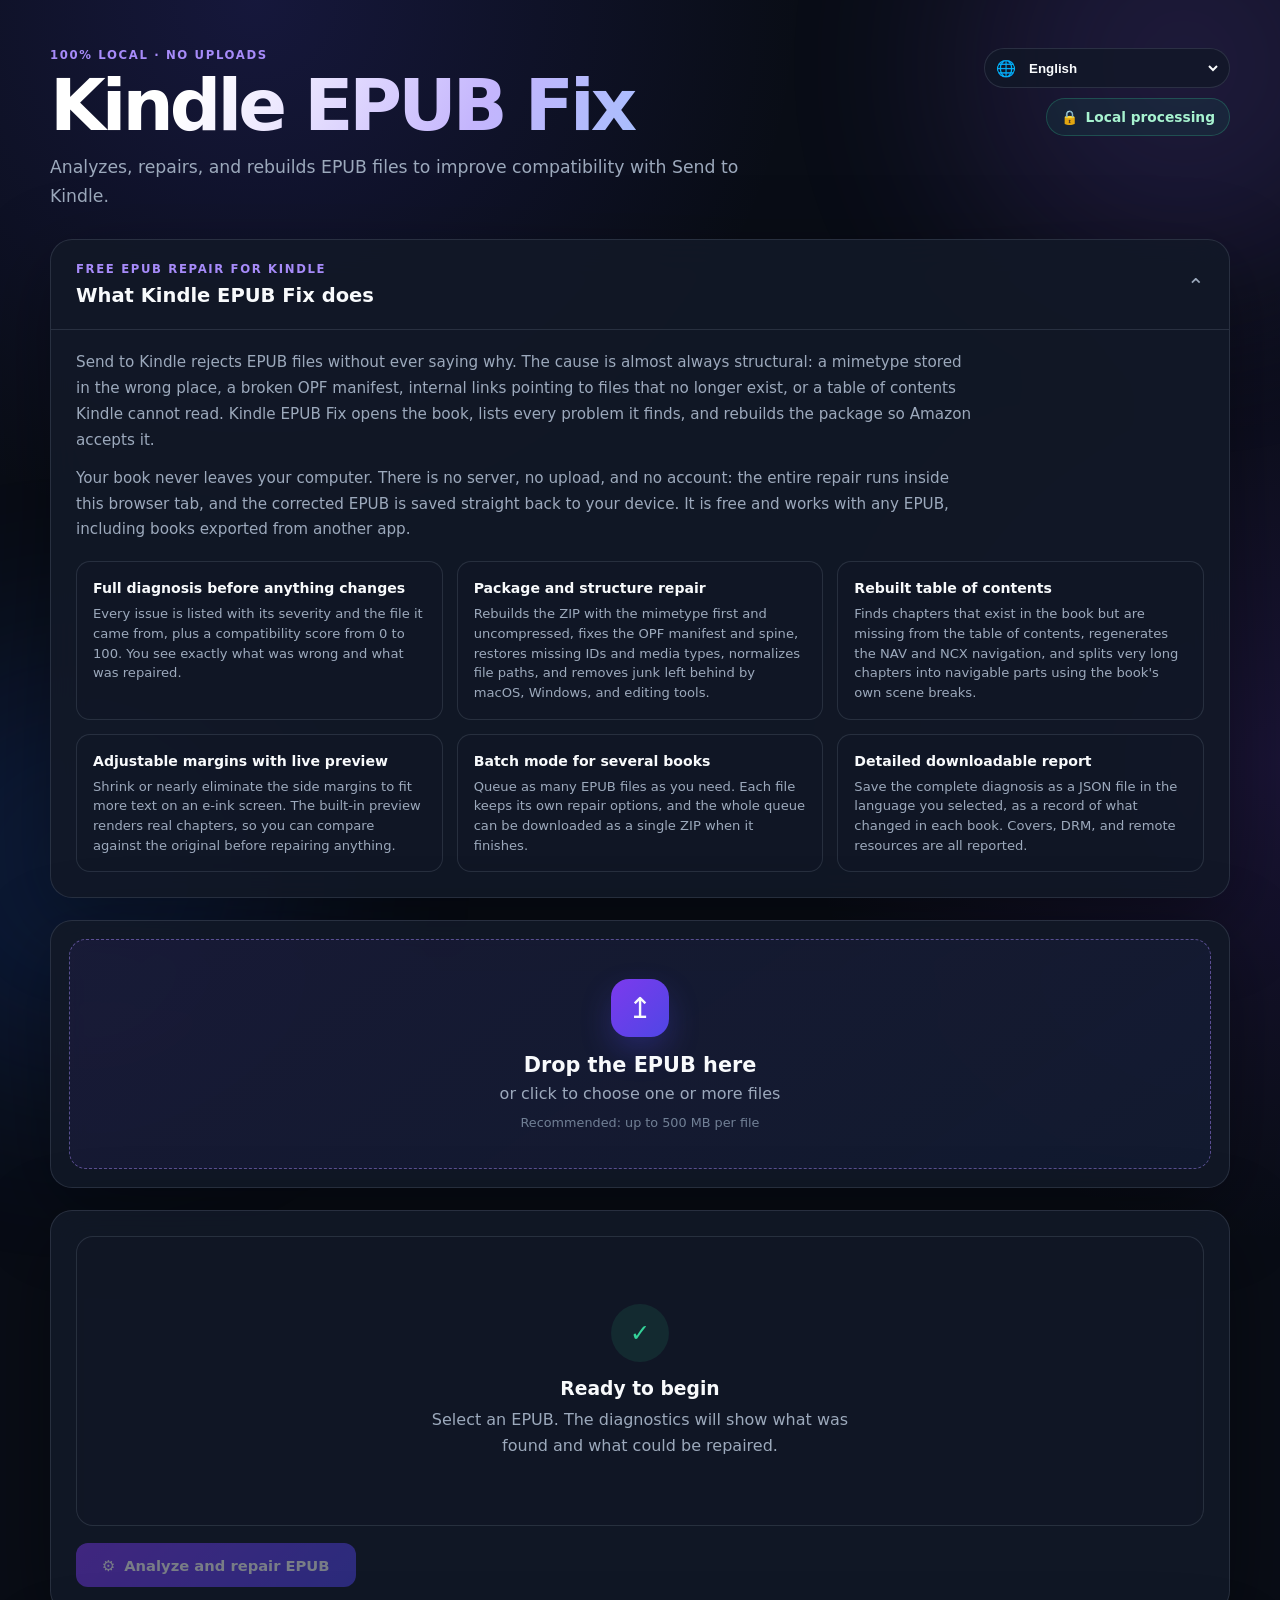
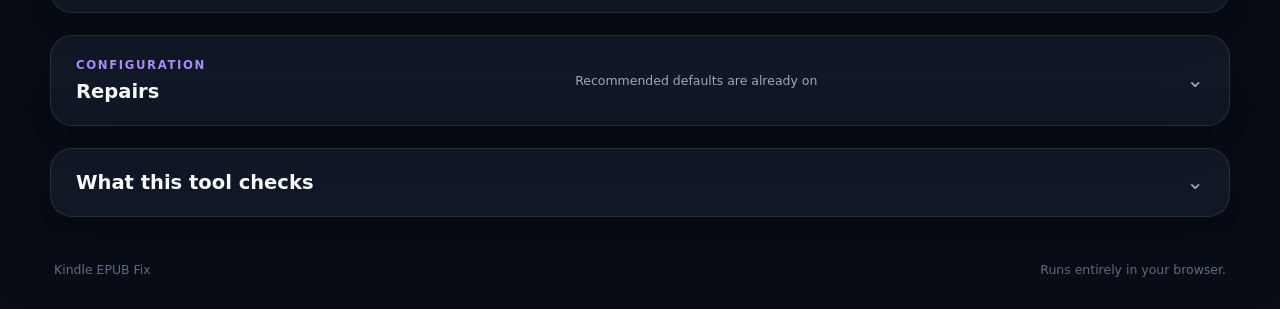
==== commit 69e739fc: "Fix Google indexing and add a collapsible intro panel The served HTML was in Portuguese while DEFAUL" ====
--- a/index.html
+++ b/index.html
@@ -1,22 +1,31 @@
 <!doctype html>
-<html lang="pt-BR">
+<!--
+  O HTML servido fica no idioma padrao do i18n (en, ver DEFAULT_LANGUAGE em
+  i18n.js). O Googlebot renderiza a pagina com Accept-Language en e o app troca
+  todo o texto por JS; servir o fallback em outro idioma fazia o HTML bruto e o
+  HTML renderizado divergirem (lang, title e description), o que atrapalha a
+  indexacao. Nao adicione <link rel="alternate" hreflang>: as variantes ?lang=xx
+  servem exatamente este mesmo HTML e apontam o canonical para a raiz, entao um
+  hreflang aqui viraria "hreflang para pagina nao canonica" no Search Console.
+-->
+<html lang="en">
 <head>
     <meta charset="utf-8">
     <meta name="viewport" content="width=device-width, initial-scale=1">
     <meta name="color-scheme" content="dark light">
     <meta name="theme-color" content="#111827">
-    <title>Kindle EPUB Fix</title>
-    <meta name="description" content="Corrija arquivos EPUB para o Kindle direto no navegador: analisa, corrige e reconstrói o pacote para aumentar a compatibilidade com o Send to Kindle. 100% local, sem upload.">
+    <title>Kindle EPUB Fix — Repair EPUB files for Send to Kindle</title>
+    <meta name="description" content="Analyzes, repairs, and rebuilds EPUB files to improve compatibility with Send to Kindle.">
     <link rel="canonical" href="https://kindle-epub-fix.web.app/">
     <meta name="robots" content="index, follow">
 
     <meta property="og:type" content="website">
     <meta property="og:site_name" content="Kindle EPUB Fix">
-    <meta property="og:title" content="Kindle EPUB Fix">
-    <meta property="og:description" content="Corrija arquivos EPUB para o Kindle direto no navegador: analisa, corrige e reconstrói o pacote para aumentar a compatibilidade com o Send to Kindle. 100% local, sem upload.">
+    <meta property="og:title" content="Kindle EPUB Fix — Repair EPUB files for Send to Kindle">
+    <meta property="og:description" content="Analyzes, repairs, and rebuilds EPUB files to improve compatibility with Send to Kindle.">
     <meta property="og:url" content="https://kindle-epub-fix.web.app/">
-    <meta property="og:locale" content="pt_BR">
-    <meta property="og:locale:alternate" content="en_US">
+    <meta property="og:locale" content="en_US">
+    <meta property="og:locale:alternate" content="pt_BR">
     <meta property="og:locale:alternate" content="zh_CN">
     <meta property="og:locale:alternate" content="hi_IN">
     <meta property="og:locale:alternate" content="es_ES">
@@ -37,8 +46,8 @@
     <meta property="og:locale:alternate" content="te_IN">
     <meta property="og:locale:alternate" content="ta_IN">
     <meta name="twitter:card" content="summary">
-    <meta name="twitter:title" content="Kindle EPUB Fix">
-    <meta name="twitter:description" content="Corrija arquivos EPUB para o Kindle direto no navegador: analisa, corrige e reconstrói o pacote para aumentar a compatibilidade com o Send to Kindle. 100% local, sem upload.">
+    <meta name="twitter:title" content="Kindle EPUB Fix — Repair EPUB files for Send to Kindle">
+    <meta name="twitter:description" content="Analyzes, repairs, and rebuilds EPUB files to improve compatibility with Send to Kindle.">
 
     <link rel="icon" type="image/svg+xml" href="data:image/svg+xml,%3Csvg xmlns='http://www.w3.org/2000/svg' viewBox='0 0 64 64'%3E%3Cdefs%3E%3ClinearGradient id='g' x1='0' y1='0' x2='1' y2='1'%3E%3Cstop offset='0' stop-color='%237c3aed'/%3E%3Cstop offset='1' stop-color='%234f46e5'/%3E%3C/linearGradient%3E%3C/defs%3E%3Crect width='64' height='64' rx='14' fill='url(%23g)'/%3E%3Cpath d='M14 20c0-3 3-5 8-5s10 2 10 2v30s-5-2-10-2-8 2-8 2V20z' fill='%23fff'/%3E%3Cpath d='M50 20c0-3-3-5-8-5s-10 2-10 2v30s5-2 10-2 8 2 8 2V20z' fill='%23e0e7ff'/%3E%3C/svg%3E">
     <link rel="stylesheet" href="styles.css">
@@ -48,10 +57,10 @@
           "@type": "WebApplication",
           "name": "Kindle EPUB Fix",
           "url": "https://kindle-epub-fix.web.app/",
-          "description": "Corrija arquivos EPUB para o Kindle direto no navegador: analisa, corrige e reconstrói o pacote para aumentar a compatibilidade com o Send to Kindle. 100% local, sem upload.",
+          "description": "Analyzes, repairs, and rebuilds EPUB files to improve compatibility with Send to Kindle. Runs entirely in the browser, with no upload.",
           "applicationCategory": "UtilitiesApplication",
-          "operatingSystem": "Any (roda no navegador)",
-          "browserRequirements": "Requer JavaScript habilitado",
+          "operatingSystem": "Any (runs in the browser)",
+          "browserRequirements": "Requires JavaScript",
           "offers": {
             "@type": "Offer",
             "price": "0",
@@ -68,39 +77,81 @@
   <main class="app-shell">
     <header class="hero">
       <div>
-        <p class="eyebrow" data-i18n="hero.eyebrow">100% local · nenhum upload</p>
+        <p class="eyebrow" data-i18n="hero.eyebrow">100% local · no uploads</p>
         <h1>Kindle EPUB Fix</h1>
-        <p class="hero-copy" data-i18n="hero.copy">Analisa, corrige e reconstrói arquivos EPUB para aumentar a compatibilidade com o Send to Kindle.</p>
+        <p class="hero-copy" data-i18n="hero.copy">Analyzes, repairs, and rebuilds EPUB files to improve compatibility with Send to Kindle.</p>
       </div>
       <div class="header-actions">
         <label class="language-control" for="languageSelect">
           <span aria-hidden="true">🌐</span>
-          <span class="sr-only" data-i18n="language.label">Idioma</span>
+          <span class="sr-only" data-i18n="language.label">Language</span>
           <select id="languageSelect" data-i18n-aria-label="language.label">
             <!-- As opções são preenchidas dinamicamente por app.js a partir de EpubFixerI18n.getLanguages() -->
             <option value="en">English</option>
             <option value="pt">Português</option>
           </select>
         </label>
-        <div class="privacy-badge" data-i18n-title="privacy.title" title="O arquivo é processado somente no seu navegador.">
+        <div class="privacy-badge" data-i18n-title="privacy.title" title="The file is processed only in your browser.">
           <span aria-hidden="true">🔒</span>
-          <span data-i18n="privacy.label">Processamento local</span>
+          <span data-i18n="privacy.label">Local processing</span>
         </div>
       </div>
     </header>
+
+    <!-- Este painel e o conteudo indexavel do site: ele NASCE aberto (atributo open) para
+         que o Googlebot, que nao tem localStorage, sempre renderize o texto expandido.
+         O app.js so fecha depois, se o usuario tiver salvo essa preferencia. -->
+    <details id="introPanel" class="panel collapsible-panel intro-panel" aria-labelledby="intro-title" open>
+      <summary>
+        <div>
+          <p class="section-kicker" data-i18n="intro.kicker">Free EPUB repair for Kindle</p>
+          <h2 id="intro-title" data-i18n="intro.title">What Kindle EPUB Fix does</h2>
+        </div>
+      </summary>
+      <div class="collapsible-body">
+        <p class="intro-lead" data-i18n="intro.lead">Send to Kindle rejects EPUB files without ever saying why. The cause is almost always structural: a mimetype stored in the wrong place, a broken OPF manifest, internal links pointing to files that no longer exist, or a table of contents Kindle cannot read. Kindle EPUB Fix opens the book, lists every problem it finds, and rebuilds the package so Amazon accepts it.</p>
+        <p class="intro-lead" data-i18n="intro.privacy">Your book never leaves your computer. There is no server, no upload, and no account: the entire repair runs inside this browser tab, and the corrected EPUB is saved straight back to your device. It is free and works with any EPUB, including books exported from another app.</p>
+        <div class="intro-grid">
+          <article>
+            <strong data-i18n="intro.diagnose.title">Full diagnosis before anything changes</strong>
+            <p data-i18n="intro.diagnose.description">Every issue is listed with its severity and the file it came from, plus a compatibility score from 0 to 100. You see exactly what was wrong and what was repaired.</p>
+          </article>
+          <article>
+            <strong data-i18n="intro.package.title">Package and structure repair</strong>
+            <p data-i18n="intro.package.description">Rebuilds the ZIP with the mimetype first and uncompressed, fixes the OPF manifest and spine, restores missing IDs and media types, normalizes file paths, and removes junk left behind by macOS, Windows, and editing tools.</p>
+          </article>
+          <article>
+            <strong data-i18n="intro.toc.title">Rebuilt table of contents</strong>
+            <p data-i18n="intro.toc.description">Finds chapters that exist in the book but are missing from the table of contents, regenerates the NAV and NCX navigation, and splits very long chapters into navigable parts using the book's own scene breaks.</p>
+          </article>
+          <article>
+            <strong data-i18n="intro.margins.title">Adjustable margins with live preview</strong>
+            <p data-i18n="intro.margins.description">Shrink or nearly eliminate the side margins to fit more text on an e-ink screen. The built-in preview renders real chapters, so you can compare against the original before repairing anything.</p>
+          </article>
+          <article>
+            <strong data-i18n="intro.batch.title">Batch mode for several books</strong>
+            <p data-i18n="intro.batch.description">Queue as many EPUB files as you need. Each file keeps its own repair options, and the whole queue can be downloaded as a single ZIP when it finishes.</p>
+          </article>
+          <article>
+            <strong data-i18n="intro.report.title">Detailed downloadable report</strong>
+            <p data-i18n="intro.report.description">Save the complete diagnosis as a JSON file in the language you selected, as a record of what changed in each book. Covers, DRM, and remote resources are all reported.</p>
+          </article>
+        </div>
+      </div>
+    </details>
 
     <section class="panel upload-panel" aria-labelledby="upload-title">
       <div id="dropZone" class="drop-zone" tabindex="0" role="button" aria-describedby="drop-help">
         <input id="fileInput" type="file" accept=".epub,application/epub+zip" multiple hidden>
         <div class="drop-icon" aria-hidden="true">↥</div>
-        <h2 id="upload-title" data-i18n="upload.title">Solte o EPUB aqui</h2>
-        <p id="drop-help" data-i18n="upload.help">ou clique para escolher um ou mais arquivos</p>
-        <span class="file-limit" data-i18n="upload.limit">Recomendado: até 500 MB por arquivo</span>
+        <h2 id="upload-title" data-i18n="upload.title">Drop the EPUB here</h2>
+        <p id="drop-help" data-i18n="upload.help">or click to choose one or more files</p>
+        <span class="file-limit" data-i18n="upload.limit">Recommended: up to 500 MB per file</span>
       </div>
 
       <div id="batchSummary" class="batch-summary hidden" aria-live="polite">
         <span id="batchSummaryText"></span>
-        <button id="downloadAllButton" class="text-button hidden" type="button" data-i18n="button.downloadAll">Baixar todos (.zip)</button>
+        <button id="downloadAllButton" class="text-button hidden" type="button" data-i18n="button.downloadAll">Download all (.zip)</button>
       </div>
 
       <div id="fileList" class="file-list hidden" aria-live="polite"></div>
@@ -109,31 +160,31 @@
     <section class="panel action-panel">
       <div id="idleState" class="state-card">
         <div class="state-icon" aria-hidden="true">✓</div>
-        <h3 data-i18n="idle.title">Pronto para começar</h3>
-        <p data-i18n="idle.description">Selecione um EPUB. O diagnóstico mostrará o que foi encontrado e o que pôde ser corrigido.</p>
+        <h3 data-i18n="idle.title">Ready to begin</h3>
+        <p data-i18n="idle.description">Select an EPUB. The diagnostics will show what was found and what could be repaired.</p>
       </div>
 
       <div id="progressState" class="progress-state hidden" aria-live="polite">
         <div class="progress-header">
-          <strong id="progressLabel" data-i18n="progress.initialLabel">Lendo arquivo…</strong>
+          <strong id="progressLabel" data-i18n="progress.initialLabel">Reading file…</strong>
           <span id="progressPercent">0%</span>
         </div>
         <div class="progress-track" aria-hidden="true"><div id="progressBar" class="progress-bar"></div></div>
-        <p id="progressDetail" data-i18n="progress.initialDetail">Preparando análise.</p>
+        <p id="progressDetail" data-i18n="progress.initialDetail">Preparing analysis.</p>
       </div>
 
       <div id="resultState" class="result-state hidden" aria-live="polite">
         <div class="summary-grid">
-          <div class="summary-card"><span id="errorCount">0</span><small data-i18n="summary.errors">erros</small></div>
-          <div class="summary-card"><span id="warningCount">0</span><small data-i18n="summary.warnings">alertas</small></div>
-          <div class="summary-card"><span id="fixedCount">0</span><small data-i18n="summary.fixes">correções</small></div>
-          <div class="summary-card"><span id="fileCount">0</span><small data-i18n="summary.files">arquivos</small></div>
+          <div class="summary-card"><span id="errorCount">0</span><small data-i18n="summary.errors">errors</small></div>
+          <div class="summary-card"><span id="warningCount">0</span><small data-i18n="summary.warnings">warnings</small></div>
+          <div class="summary-card"><span id="fixedCount">0</span><small data-i18n="summary.fixes">fixes</small></div>
+          <div class="summary-card"><span id="fileCount">0</span><small data-i18n="summary.files">files</small></div>
         </div>
 
         <div id="scoreCard" class="score-card hidden">
           <div class="score-ring"><span id="scoreValue">0</span><small>/100</small></div>
           <div class="score-copy">
-            <strong data-i18n="score.title">Nota de compatibilidade</strong>
+            <strong data-i18n="score.title">Compatibility score</strong>
             <span id="scoreTier"></span>
           </div>
         </div>
@@ -144,20 +195,20 @@
         </div>
 
         <div class="filename-field hidden" id="filenameField">
-          <label for="outputFilenameInput" data-i18n="result.filenameLabel">Nome do arquivo ao salvar</label>
+          <label for="outputFilenameInput" data-i18n="result.filenameLabel">File name when saving</label>
           <input id="outputFilenameInput" class="filename-input" type="text" spellcheck="false" autocomplete="off" autocapitalize="off">
         </div>
 
         <details id="reportDetails" class="report-details">
-          <summary data-i18n="report.viewDetails">Ver relatório detalhado</summary>
+          <summary data-i18n="report.viewDetails">View detailed report</summary>
           <div class="report-toolbar">
-            <div class="filter-group" role="group" data-i18n-aria-label="report.filterLabel" aria-label="Filtrar relatório">
-              <button class="filter-button active" data-filter="all" type="button" data-i18n="report.all">Todos</button>
-              <button class="filter-button" data-filter="error" type="button" data-i18n="report.errors">Erros</button>
-              <button class="filter-button" data-filter="warning" type="button" data-i18n="report.warnings">Alertas</button>
-              <button class="filter-button" data-filter="fixed" type="button" data-i18n="report.fixed">Corrigidos</button>
+            <div class="filter-group" role="group" data-i18n-aria-label="report.filterLabel" aria-label="Filter report">
+              <button class="filter-button active" data-filter="all" type="button" data-i18n="report.all">All</button>
+              <button class="filter-button" data-filter="error" type="button" data-i18n="report.errors">Errors</button>
+              <button class="filter-button" data-filter="warning" type="button" data-i18n="report.warnings">Warnings</button>
+              <button class="filter-button" data-filter="fixed" type="button" data-i18n="report.fixed">Fixed</button>
             </div>
-            <button id="downloadReportButton" class="text-button" type="button" data-i18n="report.download">Baixar relatório</button>
+            <button id="downloadReportButton" class="text-button" type="button" data-i18n="report.download">Download report</button>
           </div>
 
           <div id="reportList" class="report-list"></div>
@@ -167,117 +218,117 @@
       <div class="action-buttons">
         <button id="repairButton" class="primary-button" type="button" disabled>
           <span aria-hidden="true">⚙</span>
-          <span data-i18n="button.repair">Analisar e corrigir EPUB</span>
+          <span data-i18n="button.repair">Analyze and repair EPUB</span>
         </button>
         <button id="previewButton" class="secondary-button hidden" type="button">
           <span aria-hidden="true">👁</span>
-          <span data-i18n="button.preview">Ver prévia das margens</span>
+          <span data-i18n="button.preview">Preview margins</span>
         </button>
         <button id="downloadButton" class="secondary-button hidden" type="button">
           <span aria-hidden="true">↓</span>
-          <span data-i18n="button.download">Baixar EPUB corrigido</span>
+          <span data-i18n="button.download">Download repaired EPUB</span>
         </button>
         <a id="sendToKindleLink" class="secondary-button hidden" href="https://www.amazon.com.br/sendtokindle" target="_blank" rel="noopener noreferrer">
           <span aria-hidden="true">↗</span>
-          <span data-i18n="button.sendToKindle">Abrir Send to Kindle</span>
+          <span data-i18n="button.sendToKindle">Open Send to Kindle</span>
         </a>
       </div>
 
       <p id="supportLink" class="support-note hidden">
-        <span data-i18n="result.supportText">Gostou da ferramenta?</span>
-        <a href="https://www.buymeacoffee.com/dliedke" target="_blank" rel="noopener noreferrer">☕ <span data-i18n="result.supportLinkText">Compre um café para o desenvolvedor</span></a>
+        <span data-i18n="result.supportText">Enjoying the tool?</span>
+        <a href="https://www.buymeacoffee.com/dliedke" target="_blank" rel="noopener noreferrer">☕ <span data-i18n="result.supportLinkText">Buy the developer a coffee</span></a>
       </p>
     </section>
 
     <details id="settingsPanel" class="panel collapsible-panel settings-panel" aria-labelledby="settings-title">
       <summary>
         <div>
-          <p class="section-kicker" data-i18n="settings.kicker">Configuração</p>
-          <h2 id="settings-title" data-i18n="settings.title">Correções</h2>
-        </div>
-        <small class="collapsible-hint" data-i18n="settings.hint">Os padrões recomendados já estão ativos</small>
+          <p class="section-kicker" data-i18n="settings.kicker">Configuration</p>
+          <h2 id="settings-title" data-i18n="settings.title">Repairs</h2>
+        </div>
+        <small class="collapsible-hint" data-i18n="settings.hint">Recommended defaults are already on</small>
       </summary>
 
       <div class="collapsible-body">
         <div class="collapsible-body-header">
           <p id="settingsScope" class="settings-scope hidden"></p>
           <div class="collapsible-body-actions">
-            <button id="applyOptionsToAllButton" class="text-button hidden" type="button" data-i18n="settings.applyToAll">Aplicar a todos os arquivos</button>
-            <button id="recommendedButton" class="text-button" type="button" data-i18n="settings.recommended">Usar recomendadas</button>
+            <button id="applyOptionsToAllButton" class="text-button hidden" type="button" data-i18n="settings.applyToAll">Apply to all files</button>
+            <button id="recommendedButton" class="text-button" type="button" data-i18n="settings.recommended">Use recommended</button>
           </div>
         </div>
 
         <fieldset>
-          <legend data-i18n="settings.structure">Estrutura do EPUB</legend>
-          <label class="switch-row">
-            <span><strong data-i18n="option.reduceMargins.title">Diminuir margens laterais</strong><small data-i18n="option.reduceMargins.description">Reduz o espaço em branco nas laterais do texto para aproveitar melhor a tela.</small></span>
+          <legend data-i18n="settings.structure">EPUB structure</legend>
+          <label class="switch-row">
+            <span><strong data-i18n="option.reduceMargins.title">Reduce side margins</strong><small data-i18n="option.reduceMargins.description">Shrinks the blank space on the sides of the text to make better use of the screen.</small></span>
             <input id="reduceMargins" type="checkbox">
             <span class="switch" aria-hidden="true"></span>
           </label>
           <label class="switch-row">
-            <span><strong data-i18n="option.miniMargins.title">Mini-margens (quase sem espaço lateral)</strong><small data-i18n="option.miniMargins.description">Reduz ainda mais, deixando o texto quase colado nas bordas da tela. Tem prioridade sobre a opção acima.</small></span>
+            <span><strong data-i18n="option.miniMargins.title">Mini margins (almost edge-to-edge)</strong><small data-i18n="option.miniMargins.description">Shrinks it even further, so text sits almost flush against the screen edges. Turning this on disables the option above.</small></span>
             <input id="miniMargins" type="checkbox">
             <span class="switch" aria-hidden="true"></span>
           </label>
           <label class="switch-row">
-            <span><strong data-i18n="option.rebuildChapters.title">Reconstruir capítulos no sumário</strong><small data-i18n="option.rebuildChapters.description">Detecta capítulos que existem no livro mas faltam no sumário e os adiciona, para o Kindle reconhecer cada um. Substitui o sumário atual. Também divide capítulos muito longos em partes menores usando os espaçamentos internos, para o Kindle navegar cada trecho.</small></span>
+            <span><strong data-i18n="option.rebuildChapters.title">Rebuild chapters in the table of contents</strong><small data-i18n="option.rebuildChapters.description">Detects chapters that exist in the book but are missing from the table of contents and adds them, so Kindle recognizes each one. Replaces the current table of contents. It also splits very long chapters into smaller parts using their internal spacing, so Kindle can navigate each part.</small></span>
             <input id="rebuildChapters" type="checkbox">
             <span class="switch" aria-hidden="true"></span>
           </label>
           <label class="switch-row">
-            <span><strong data-i18n="option.fixZip.title">Reconstruir pacote ZIP</strong><small data-i18n="option.fixZip.description">Coloca o mimetype primeiro e sem compressão.</small></span>
+            <span><strong data-i18n="option.fixZip.title">Rebuild ZIP package</strong><small data-i18n="option.fixZip.description">Places mimetype first and stores it without compression.</small></span>
             <input id="fixZip" type="checkbox" checked disabled>
             <span class="switch" aria-hidden="true"></span>
           </label>
           <label class="switch-row">
-            <span><strong data-i18n="option.normalizePaths.title">Normalizar nomes e caminhos</strong><small data-i18n="option.normalizePaths.description">Corrige espaços, acentos problemáticos, porcentagens, barras e caixa.</small></span>
+            <span><strong data-i18n="option.normalizePaths.title">Normalize names and paths</strong><small data-i18n="option.normalizePaths.description">Fixes spaces, problematic accents, percent encoding, slashes, and letter case.</small></span>
             <input id="normalizePaths" type="checkbox" checked>
             <span class="switch" aria-hidden="true"></span>
           </label>
           <label class="switch-row">
-            <span><strong data-i18n="option.removeJunk.title">Remover arquivos inúteis</strong><small data-i18n="option.removeJunk.description">Exclui lixo de macOS, Windows e editores.</small></span>
+            <span><strong data-i18n="option.removeJunk.title">Remove junk files</strong><small data-i18n="option.removeJunk.description">Deletes files left by macOS, Windows, and editors.</small></span>
             <input id="removeJunk" type="checkbox" checked>
             <span class="switch" aria-hidden="true"></span>
           </label>
         </fieldset>
 
         <fieldset>
-          <legend data-i18n="settings.content">Pacote e conteúdo</legend>
-          <label class="switch-row">
-            <span><strong data-i18n="option.repairPackage.title">Reparar OPF, manifesto e spine</strong><small data-i18n="option.repairPackage.description">Corrige IDs, itens ausentes, media types e ordem de leitura.</small></span>
+          <legend data-i18n="settings.content">Package and content</legend>
+          <label class="switch-row">
+            <span><strong data-i18n="option.repairPackage.title">Repair OPF, manifest, and spine</strong><small data-i18n="option.repairPackage.description">Fixes IDs, missing items, media types, and reading order.</small></span>
             <input id="repairPackage" type="checkbox" checked>
             <span class="switch" aria-hidden="true"></span>
           </label>
           <label class="switch-row">
-            <span><strong data-i18n="option.repairNavigation.title">Reparar sumários NAV e NCX</strong><small data-i18n="option.repairNavigation.description">Gera navegação compatível quando estiver ausente ou vazia.</small></span>
+            <span><strong data-i18n="option.repairNavigation.title">Repair NAV and NCX tables of contents</strong><small data-i18n="option.repairNavigation.description">Creates compatible navigation when it is missing or empty.</small></span>
             <input id="repairNavigation" type="checkbox" checked>
             <span class="switch" aria-hidden="true"></span>
           </label>
           <label class="switch-row">
-            <span><strong data-i18n="option.repairText.title">Corrigir XHTML, XML e CSS</strong><small data-i18n="option.repairText.description">Remove caracteres inválidos, BOMs e referências quebradas.</small></span>
+            <span><strong data-i18n="option.repairText.title">Repair XHTML, XML, and CSS</strong><small data-i18n="option.repairText.description">Removes invalid characters, BOMs, and broken references.</small></span>
             <input id="repairText" type="checkbox" checked>
             <span class="switch" aria-hidden="true"></span>
           </label>
           <label class="switch-row">
-            <span><strong data-i18n="option.repairCover.title">Detectar e configurar capa</strong><small data-i18n="option.repairCover.description">Corrige a propriedade cover-image e o metadado legado.</small></span>
+            <span><strong data-i18n="option.repairCover.title">Detect and configure cover</strong><small data-i18n="option.repairCover.description">Fixes the cover-image property and legacy cover metadata.</small></span>
             <input id="repairCover" type="checkbox" checked>
             <span class="switch" aria-hidden="true"></span>
           </label>
         </fieldset>
 
         <details class="advanced-options">
-          <summary data-i18n="advanced.title">Opções avançadas</summary>
+          <summary data-i18n="advanced.title">Advanced options</summary>
           <label class="check-row">
             <input id="addUnlisted" type="checkbox" checked>
-            <span><strong data-i18n="option.addUnlisted.title">Adicionar arquivos não listados ao manifesto</strong><small data-i18n="option.addUnlisted.description">Inclui XHTML, CSS, imagens e fontes encontrados no pacote.</small></span>
+            <span><strong data-i18n="option.addUnlisted.title">Add unlisted files to the manifest</strong><small data-i18n="option.addUnlisted.description">Includes XHTML, CSS, images, and fonts found in the package.</small></span>
           </label>
           <label class="check-row">
             <input id="removeMissing" type="checkbox" checked>
-            <span><strong data-i18n="option.removeMissing.title">Remover referências sem arquivo</strong><small data-i18n="option.removeMissing.description">Evita falha por itens do manifesto que não existem.</small></span>
+            <span><strong data-i18n="option.removeMissing.title">Remove references to missing files</strong><small data-i18n="option.removeMissing.description">Prevents failures caused by manifest items that do not exist.</small></span>
           </label>
           <label class="check-row">
             <input id="stripScripts" type="checkbox">
-            <span><strong data-i18n="option.stripScripts.title">Remover JavaScript do livro</strong><small data-i18n="option.stripScripts.description">Pode ajudar em EPUBs interativos rejeitados pelo Kindle.</small></span>
+            <span><strong data-i18n="option.stripScripts.title">Remove JavaScript from the book</strong><small data-i18n="option.stripScripts.description">May help with interactive EPUBs rejected by Kindle.</small></span>
           </label>
         </details>
       </div>
@@ -286,43 +337,43 @@
     <details class="panel collapsible-panel notes-panel">
       <summary>
         <div>
-          <h2 data-i18n="notes.title">O que esta ferramenta verifica</h2>
+          <h2 data-i18n="notes.title">What this tool checks</h2>
         </div>
       </summary>
       <div class="collapsible-body">
         <div class="notes-grid">
-          <article><strong data-i18n="notes.zip.title">ZIP e mimetype</strong><p data-i18n="notes.zip.description">Ordem, compressão, assinatura do pacote e arquivos duplicados.</p></article>
-          <article><strong data-i18n="notes.opf.title">Container e OPF</strong><p data-i18n="notes.opf.description">Rootfile, metadados, manifesto, spine, IDs e tipos MIME.</p></article>
-          <article><strong data-i18n="notes.links.title">Links internos</strong><p data-i18n="notes.links.description">Referências relativas, URLs codificadas, diferenças de caixa e arquivos renomeados.</p></article>
-          <article><strong data-i18n="notes.kindle.title">Conteúdo Kindle</strong><p data-i18n="notes.kindle.description">Capa, NAV, NCX, XHTML, XML, CSS, imagens, fontes e arquivos indesejados.</p></article>
-        </div>
-        <p class="important-note"><strong data-i18n="notes.importantLabel">Importante:</strong> <span data-i18n="notes.importantText">EPUBs protegidos por DRM ou com conteúdo criptografado são diagnosticados, mas não são alterados. Esta ferramenta não remove DRM.</span></p>
+          <article><strong data-i18n="notes.zip.title">ZIP and mimetype</strong><p data-i18n="notes.zip.description">Package order, compression, signature, and duplicate files.</p></article>
+          <article><strong data-i18n="notes.opf.title">Container and OPF</strong><p data-i18n="notes.opf.description">Rootfile, metadata, manifest, spine, IDs, and MIME types.</p></article>
+          <article><strong data-i18n="notes.links.title">Internal links</strong><p data-i18n="notes.links.description">Relative references, encoded URLs, case differences, and renamed files.</p></article>
+          <article><strong data-i18n="notes.kindle.title">Kindle content</strong><p data-i18n="notes.kindle.description">Cover, NAV, NCX, XHTML, XML, CSS, images, fonts, and unwanted files.</p></article>
+        </div>
+        <p class="important-note"><strong data-i18n="notes.importantLabel">Important:</strong> <span data-i18n="notes.importantText">EPUBs protected by DRM or containing encrypted content are diagnosed but not modified. This tool does not remove DRM.</span></p>
       </div>
     </details>
 
     <footer>
       <span>Kindle EPUB Fix</span>
-      <span data-i18n="footer.local">Funciona inteiramente no navegador.</span>
+      <span data-i18n="footer.local">Runs entirely in your browser.</span>
     </footer>
 
     <div id="previewOverlay" class="preview-overlay hidden" role="dialog" aria-modal="true" aria-labelledby="preview-title">
       <div class="preview-dialog">
         <header class="preview-head">
-          <strong id="preview-title" data-i18n="preview.title">Prévia do livro</strong>
-          <button id="previewClose" class="icon-button" type="button" data-i18n-aria-label="preview.close" aria-label="Fechar">×</button>
+          <strong id="preview-title" data-i18n="preview.title">Book preview</strong>
+          <button id="previewClose" class="icon-button" type="button" data-i18n-aria-label="preview.close" aria-label="Close">×</button>
         </header>
-        <div class="preview-modes" role="group" data-i18n-aria-label="preview.modesLabel" aria-label="Modo de margem">
+        <div class="preview-modes" role="group" data-i18n-aria-label="preview.modesLabel" aria-label="Margin mode">
           <button class="preview-mode active" data-mode="original" type="button" data-i18n="preview.original">Original</button>
-          <button class="preview-mode" data-mode="reduced" type="button" data-i18n="preview.reduced">Margens reduzidas</button>
-          <button class="preview-mode" data-mode="mini" type="button" data-i18n="preview.mini">Mini-margens</button>
+          <button class="preview-mode" data-mode="reduced" type="button" data-i18n="preview.reduced">Reduced margins</button>
+          <button class="preview-mode" data-mode="mini" type="button" data-i18n="preview.mini">Mini margins</button>
         </div>
         <div class="preview-nav">
-          <button id="previewPrev" class="preview-nav-button" type="button" data-i18n-aria-label="preview.prevChapter" aria-label="Capítulo anterior">‹</button>
+          <button id="previewPrev" class="preview-nav-button" type="button" data-i18n-aria-label="preview.prevChapter" aria-label="Previous chapter">‹</button>
           <span id="previewPageLabel" class="preview-page-label"></span>
-          <button id="previewNext" class="preview-nav-button" type="button" data-i18n-aria-label="preview.nextChapter" aria-label="Próximo capítulo">›</button>
+          <button id="previewNext" class="preview-nav-button" type="button" data-i18n-aria-label="preview.nextChapter" aria-label="Next chapter">›</button>
         </div>
         <div id="previewBody" class="preview-body"><iframe id="previewFrame" sandbox="" title="Prévia"></iframe></div>
-        <p id="previewNote" class="preview-note" data-i18n="preview.note">Prévia aproximada, sem scripts. O Kindle pode renderizar de forma diferente.</p>
+        <p id="previewNote" class="preview-note" data-i18n="preview.note">Approximate preview, no scripts. Kindle may render differently.</p>
       </div>
     </div>
   </main>
--- a/styles.css
+++ b/styles.css
@@ -115,6 +115,22 @@
   border-radius: var(--radius);
 }
 
+/* Painel de apresentacao no topo. E o conteudo textual que o Google indexa, por
+   isso fica visivel e antes do upload — ver "SEO e indexacao" no CLAUDE.md.
+   O espacamento vem de .collapsible-panel / .collapsible-body. */
+.intro-lead {
+  max-width: 900px;
+  margin-bottom: 12px;
+  color: var(--muted);
+  font-size: 0.95rem;
+  line-height: 1.7;
+}
+.intro-lead:last-of-type { margin-bottom: 18px; }
+.intro-grid { display: grid; grid-template-columns: repeat(3, 1fr); gap: 14px; }
+.intro-grid article { padding: 16px; border: 1px solid var(--line); border-radius: 14px; background: rgba(17, 24, 39, 0.56); }
+.intro-grid strong { font-size: 0.88rem; }
+.intro-grid p { margin: 7px 0 0; color: var(--muted); font-size: 0.82rem; line-height: 1.5; }
+
 .upload-panel { padding: 18px; margin-bottom: 22px; }
 .drop-zone {
   min-height: 230px;
@@ -502,7 +518,7 @@
 .hidden { display: none !important; }
 
 @media (max-width: 900px) {
-  .notes-grid { grid-template-columns: repeat(2, 1fr); }
+  .notes-grid, .intro-grid { grid-template-columns: repeat(2, 1fr); }
   .privacy-badge { display: none; }
 }
 
@@ -515,7 +531,7 @@
   .drop-zone { min-height: 190px; }
   .collapsible-panel > summary, .report-toolbar, footer { align-items: flex-start; flex-direction: column; }
   .summary-grid { grid-template-columns: repeat(2, 1fr); }
-  .notes-grid { grid-template-columns: 1fr; }
+  .notes-grid, .intro-grid { grid-template-columns: 1fr; }
   .action-buttons { flex-direction: column; }
   .primary-button, .secondary-button { width: 100%; }
 
